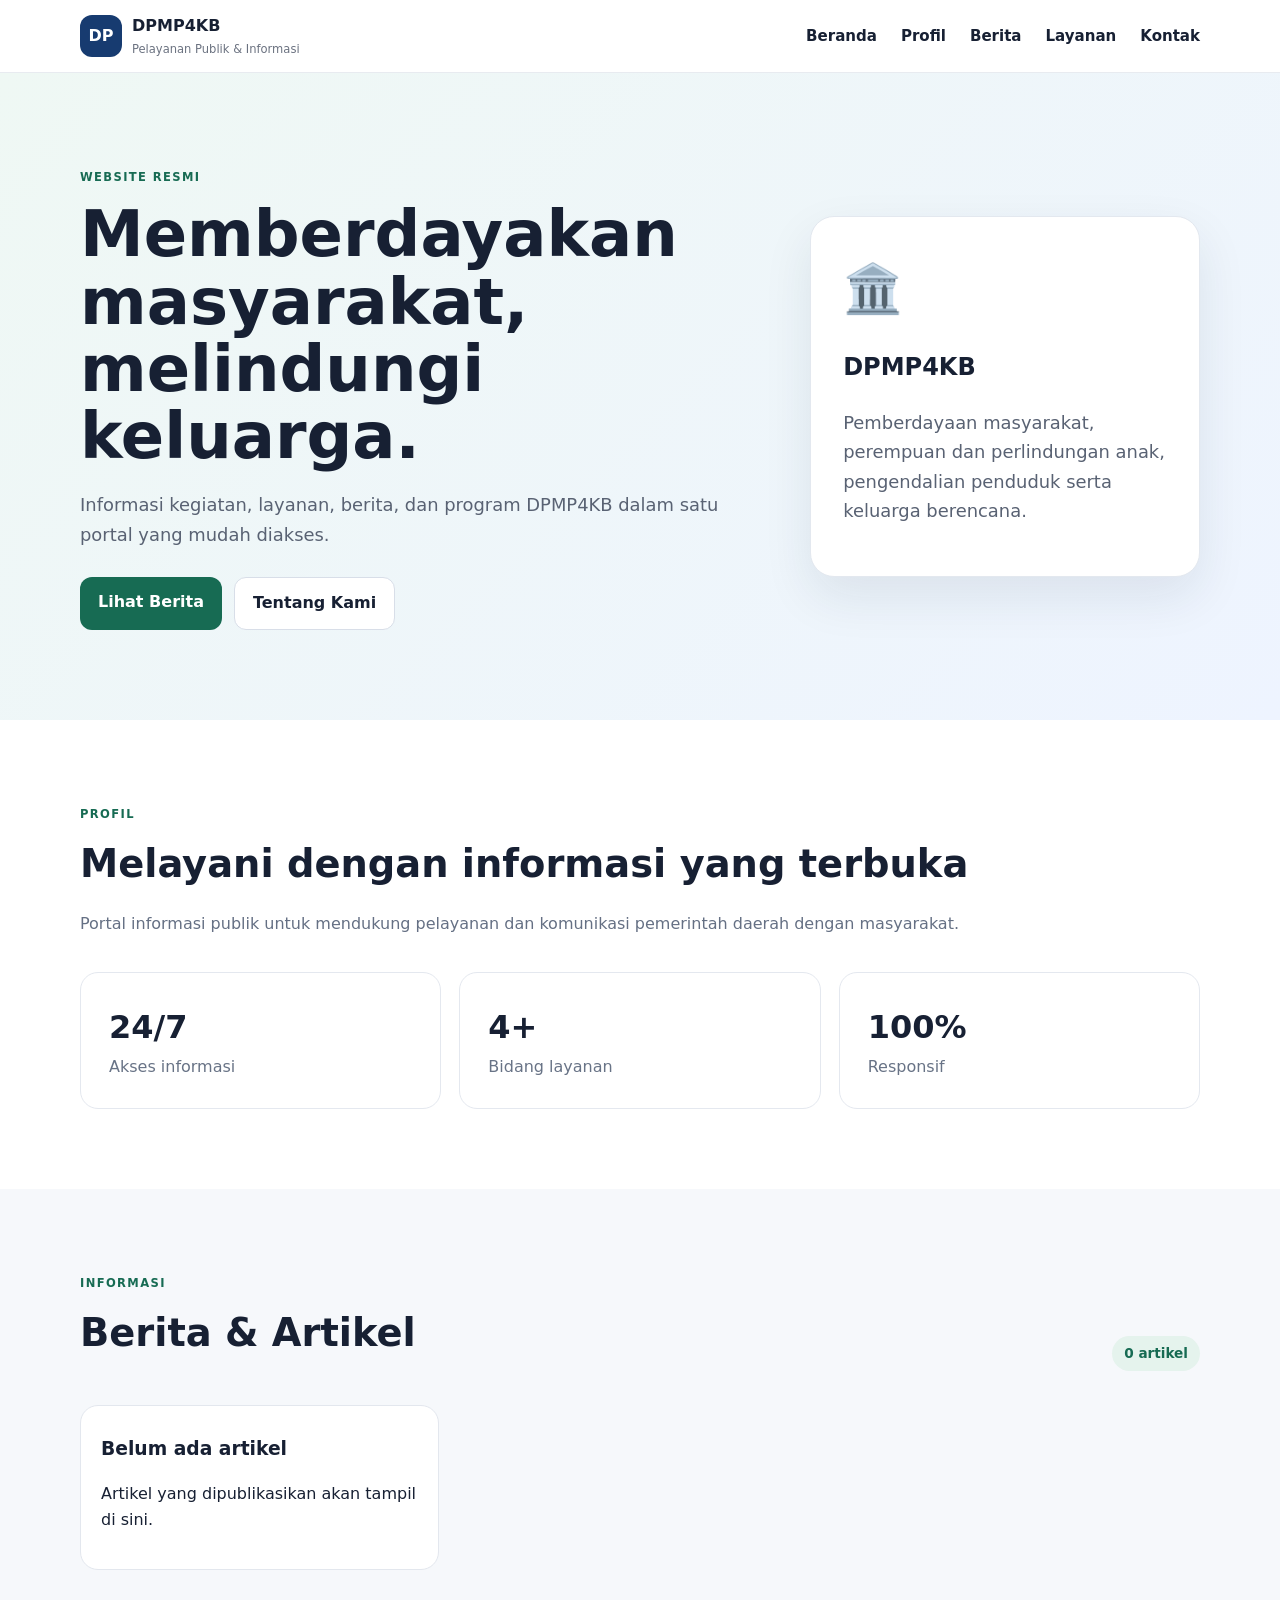
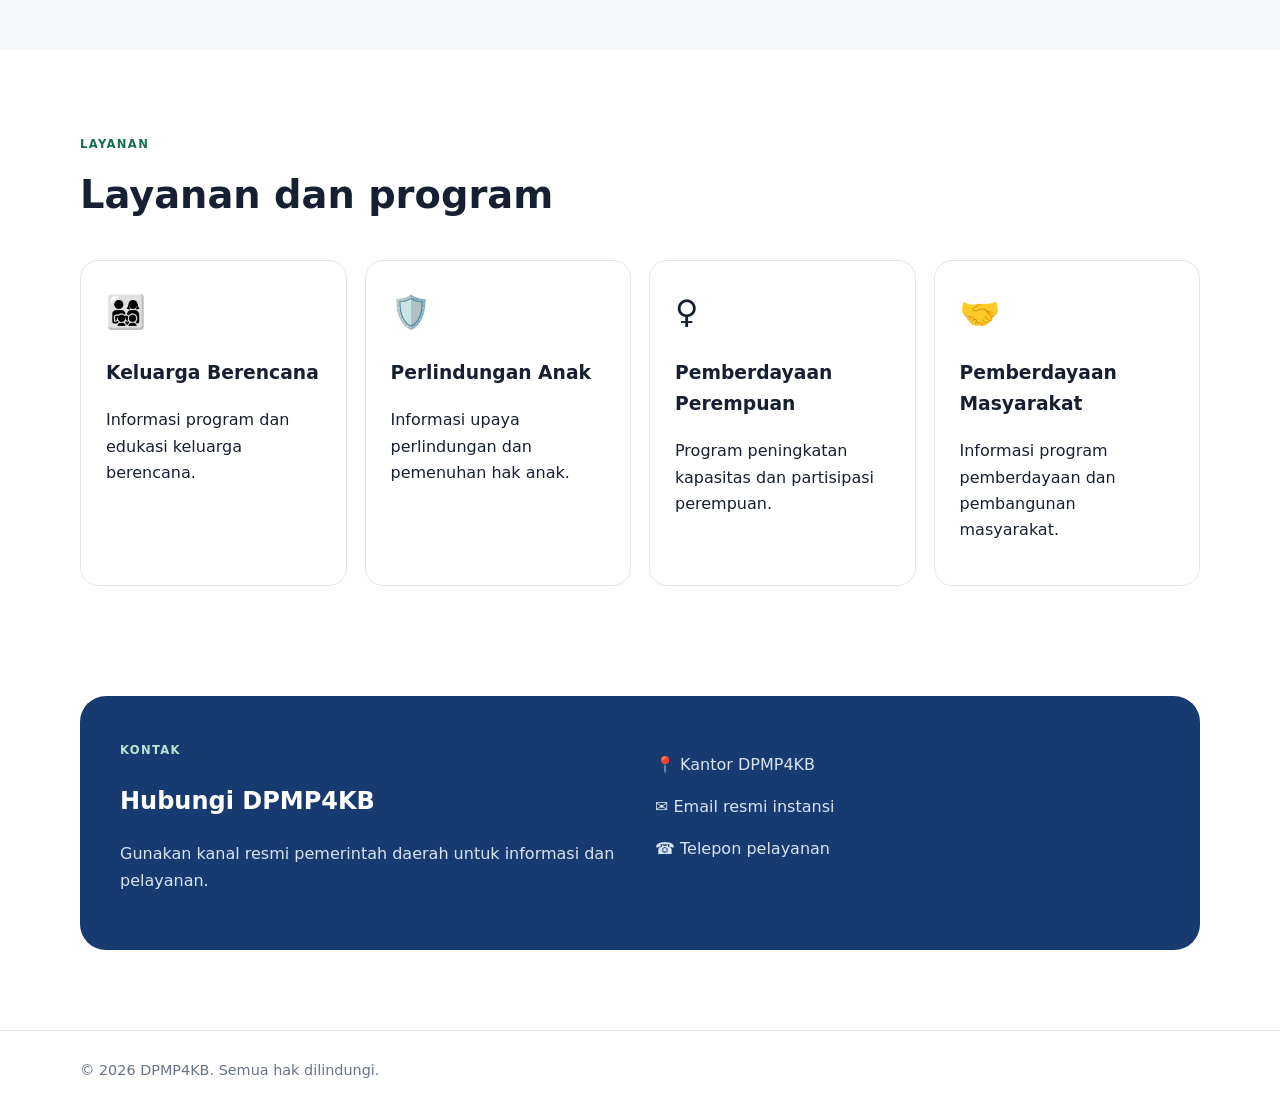
==== index.html @ 568101a6 "Deploy website from private source" ====
<!doctype html>
<html lang="id">
<head>
  <meta charset="utf-8">
  <meta name="viewport" content="width=device-width, initial-scale=1">
  <meta name="description" content="Website resmi DPMP4KB">
  <meta name="referrer" content="strict-origin-when-cross-origin">
  <meta http-equiv="Content-Security-Policy" content="default-src 'self'; img-src 'self' data: https:; script-src 'self'; style-src 'self'; font-src 'self' data:; object-src 'none'; base-uri 'self'; form-action 'self';">
  <title>DPMP4KB — Dinas Pemberdayaan Masyarakat, Perempuan dan Perlindungan Anak</title>
  <link rel="stylesheet" href="style.css">
</head>
<body>
<header class="site-header">
  <div class="container nav-wrap">
    <a class="brand" href="#beranda" aria-label="DPMP4KB">
      <span class="brand-mark">DP</span>
      <span><strong>DPMP4KB</strong><small>Pelayanan Publik & Informasi</small></span>
    </a>
    <button class="menu-btn" id="menuBtn" aria-label="Buka menu" aria-expanded="false">☰</button>
    <nav id="mainNav" aria-label="Navigasi utama">
      <a href="#beranda">Beranda</a><a href="#profil">Profil</a><a href="#berita">Berita</a><a href="#layanan">Layanan</a><a href="#kontak">Kontak</a>
    </nav>
  </div>
</header>

<main>
<section id="beranda" class="hero">
  <div class="container hero-grid">
    <div>
      <span class="eyebrow">Website Resmi</span>
      <h1>Memberdayakan masyarakat, melindungi keluarga.</h1>
      <p>Informasi kegiatan, layanan, berita, dan program DPMP4KB dalam satu portal yang mudah diakses.</p>
      <div class="hero-actions"><a class="btn primary" href="#berita">Lihat Berita</a><a class="btn ghost" href="#profil">Tentang Kami</a></div>
    </div>
    <div class="hero-card"><div class="hero-icon">🏛️</div><h2>DPMP4KB</h2><p>Pemberdayaan masyarakat, perempuan dan perlindungan anak, pengendalian penduduk serta keluarga berencana.</p></div>
  </div>
</section>

<section id="profil" class="section">
  <div class="container">
    <div class="section-head"><span class="eyebrow">Profil</span><h2>Melayani dengan informasi yang terbuka</h2><p>Portal informasi publik untuk mendukung pelayanan dan komunikasi pemerintah daerah dengan masyarakat.</p></div>
    <div class="stats"><div><strong>24/7</strong><span>Akses informasi</span></div><div><strong>4+</strong><span>Bidang layanan</span></div><div><strong>100%</strong><span>Responsif</span></div></div>
  </div>
</section>

<section id="berita" class="section muted">
  <div class="container">
    <div class="section-head row"><div><span class="eyebrow">Informasi</span><h2>Berita & Artikel</h2></div><span id="articleCount" class="pill"></span></div>
    <div id="articlesGrid" class="article-grid" aria-live="polite"></div>
  </div>
</section>

<section id="layanan" class="section">
  <div class="container">
    <div class="section-head"><span class="eyebrow">Layanan</span><h2>Layanan dan program</h2></div>
    <div class="service-grid">
      <article><span>👨‍👩‍👧‍👦</span><h3>Keluarga Berencana</h3><p>Informasi program dan edukasi keluarga berencana.</p></article>
      <article><span>🛡️</span><h3>Perlindungan Anak</h3><p>Informasi upaya perlindungan dan pemenuhan hak anak.</p></article>
      <article><span>♀️</span><h3>Pemberdayaan Perempuan</h3><p>Program peningkatan kapasitas dan partisipasi perempuan.</p></article>
      <article><span>🤝</span><h3>Pemberdayaan Masyarakat</h3><p>Informasi program pemberdayaan dan pembangunan masyarakat.</p></article>
    </div>
  </div>
</section>

<section id="kontak" class="section contact">
  <div class="container contact-box"><div><span class="eyebrow">Kontak</span><h2>Hubungi DPMP4KB</h2><p>Gunakan kanal resmi pemerintah daerah untuk informasi dan pelayanan.</p></div><div class="contact-info"><p>📍 Kantor DPMP4KB</p><p>✉️ Email resmi instansi</p><p>☎️ Telepon pelayanan</p></div></div>
</section>
</main>

<div id="articleModal" class="modal" hidden>
  <div class="modal-backdrop" data-close></div>
  <article class="modal-card" role="dialog" aria-modal="true" aria-labelledby="modalTitle">
    <button class="modal-close" data-close aria-label="Tutup">×</button>
    <img id="modalImage" alt="" hidden>
    <div class="modal-body"><span id="modalCategory" class="eyebrow"></span><h2 id="modalTitle"></h2><p id="modalMeta" class="meta"></p><div id="modalContent" class="prose"></div></div>
  </article>
</div>

<footer><div class="container">© <span id="year"></span> DPMP4KB. Semua hak dilindungi.</div></footer>
<script src="articles.js"></script>
<script src="script.js"></script>
</body>
</html>
---- style.css ----
*{box-sizing:border-box}html{scroll-behavior:smooth}body{margin:0;font-family:Inter,system-ui,-apple-system,BlinkMacSystemFont,"Segoe UI",sans-serif;color:#172033;background:#fff;line-height:1.65}a{color:inherit;text-decoration:none}.container{width:min(1120px,92%);margin:auto}.site-header{position:sticky;top:0;z-index:20;background:rgba(255,255,255,.94);backdrop-filter:blur(14px);border-bottom:1px solid #e8ebf0}.nav-wrap{height:72px;display:flex;align-items:center;justify-content:space-between}.brand{display:flex;align-items:center;gap:10px}.brand-mark{width:42px;height:42px;border-radius:12px;display:grid;place-items:center;background:#173b70;color:#fff;font-weight:800}.brand small{display:block;color:#6b7280;font-size:.72rem}.site-header nav{display:flex;gap:24px;font-weight:650;font-size:.94rem}.site-header nav a:hover{color:#176b53}.menu-btn{display:none;border:0;background:none;font-size:1.6rem}.hero{background:linear-gradient(135deg,#eff8f4,#eef4ff);padding:90px 0}.hero-grid{display:grid;grid-template-columns:1.4fr .8fr;gap:48px;align-items:center}.eyebrow{display:inline-block;text-transform:uppercase;letter-spacing:.12em;font-size:.72rem;font-weight:800;color:#176b53}.hero h1{font-size:clamp(2.3rem,5vw,4.6rem);line-height:1.05;margin:12px 0 20px;max-width:800px}.hero p{font-size:1.12rem;color:#596273;max-width:680px}.hero-actions{display:flex;gap:12px;margin-top:28px}.btn{display:inline-flex;padding:12px 18px;border-radius:12px;font-weight:750}.btn.primary{background:#176b53;color:white}.btn.ghost{background:white;border:1px solid #d8dee8}.hero-card{background:#fff;border:1px solid #e3e8ef;border-radius:24px;padding:32px;box-shadow:0 20px 50px rgba(27,42,66,.09)}.hero-icon{font-size:3rem}.section{padding:80px 0}.muted{background:#f6f8fb}.section-head{margin-bottom:34px}.section-head h2{font-size:clamp(1.8rem,3vw,2.7rem);margin:6px 0}.section-head p{color:#657084}.section-head.row{display:flex;align-items:end;justify-content:space-between}.pill{background:#e5f3ed;color:#176b53;border-radius:999px;padding:6px 12px;font-size:.85rem;font-weight:700}.stats{display:grid;grid-template-columns:repeat(3,1fr);gap:18px}.stats>div{padding:28px;border:1px solid #e4e8ef;border-radius:18px}.stats strong{display:block;font-size:2rem}.stats span{color:#687386}.article-grid{display:grid;grid-template-columns:repeat(3,1fr);gap:22px}.article-card{background:#fff;border:1px solid #e3e7ee;border-radius:18px;overflow:hidden;display:flex;flex-direction:column}.article-card img{width:100%;height:190px;object-fit:cover;background:#e9edf3}.article-placeholder{height:190px;display:grid;place-items:center;background:#e9edf3;font-size:3rem}.article-body{padding:20px}.article-body h3{margin:8px 0}.meta{font-size:.83rem;color:#727d8f}.read-more{border:0;background:none;color:#176b53;font-weight:800;padding:0;cursor:pointer}.service-grid{display:grid;grid-template-columns:repeat(4,1fr);gap:18px}.service-grid article{padding:25px;border:1px solid #e3e7ee;border-radius:18px}.service-grid span{font-size:2rem}.contact{padding-top:30px}.contact-box{background:#173b70;color:white;border-radius:26px;padding:40px;display:grid;grid-template-columns:1fr 1fr;gap:30px}.contact-box .eyebrow{color:#bce4d4}.contact-box p{color:#d9e4f4}.modal{position:fixed;inset:0;z-index:100;display:grid;place-items:center;padding:20px}.modal[hidden]{display:none}.modal-backdrop{position:absolute;inset:0;background:rgba(10,20,35,.65)}.modal-card{position:relative;z-index:1;width:min(820px,100%);max-height:90vh;overflow:auto;background:white;border-radius:22px}.modal-card>img{width:100%;max-height:360px;object-fit:cover}.modal-body{padding:30px}.modal-close{position:absolute;right:14px;top:14px;width:38px;height:38px;border:0;border-radius:50%;background:#fff;font-size:1.5rem;cursor:pointer;box-shadow:0 5px 20px #0002}.prose img{max-width:100%;height:auto;border-radius:12px}.prose p{margin:0 0 1em}.prose a{color:#176b53;text-decoration:underline}footer{padding:28px 0;color:#697386;border-top:1px solid #e6e9ef;font-size:.9rem}@media(max-width:800px){.menu-btn{display:block}.site-header nav{display:none;position:absolute;top:72px;left:0;right:0;background:#fff;padding:16px 4%;border-bottom:1px solid #e8ebf0;flex-direction:column;gap:12px}.site-header nav.open{display:flex}.hero{padding:60px 0}.hero-grid,.contact-box{grid-template-columns:1fr}.article-grid{grid-template-columns:1fr 1fr}.service-grid{grid-template-columns:1fr 1fr}}@media(max-width:560px){.article-grid,.stats,.service-grid{grid-template-columns:1fr}.section{padding:60px 0}.hero h1{font-size:2.5rem}}
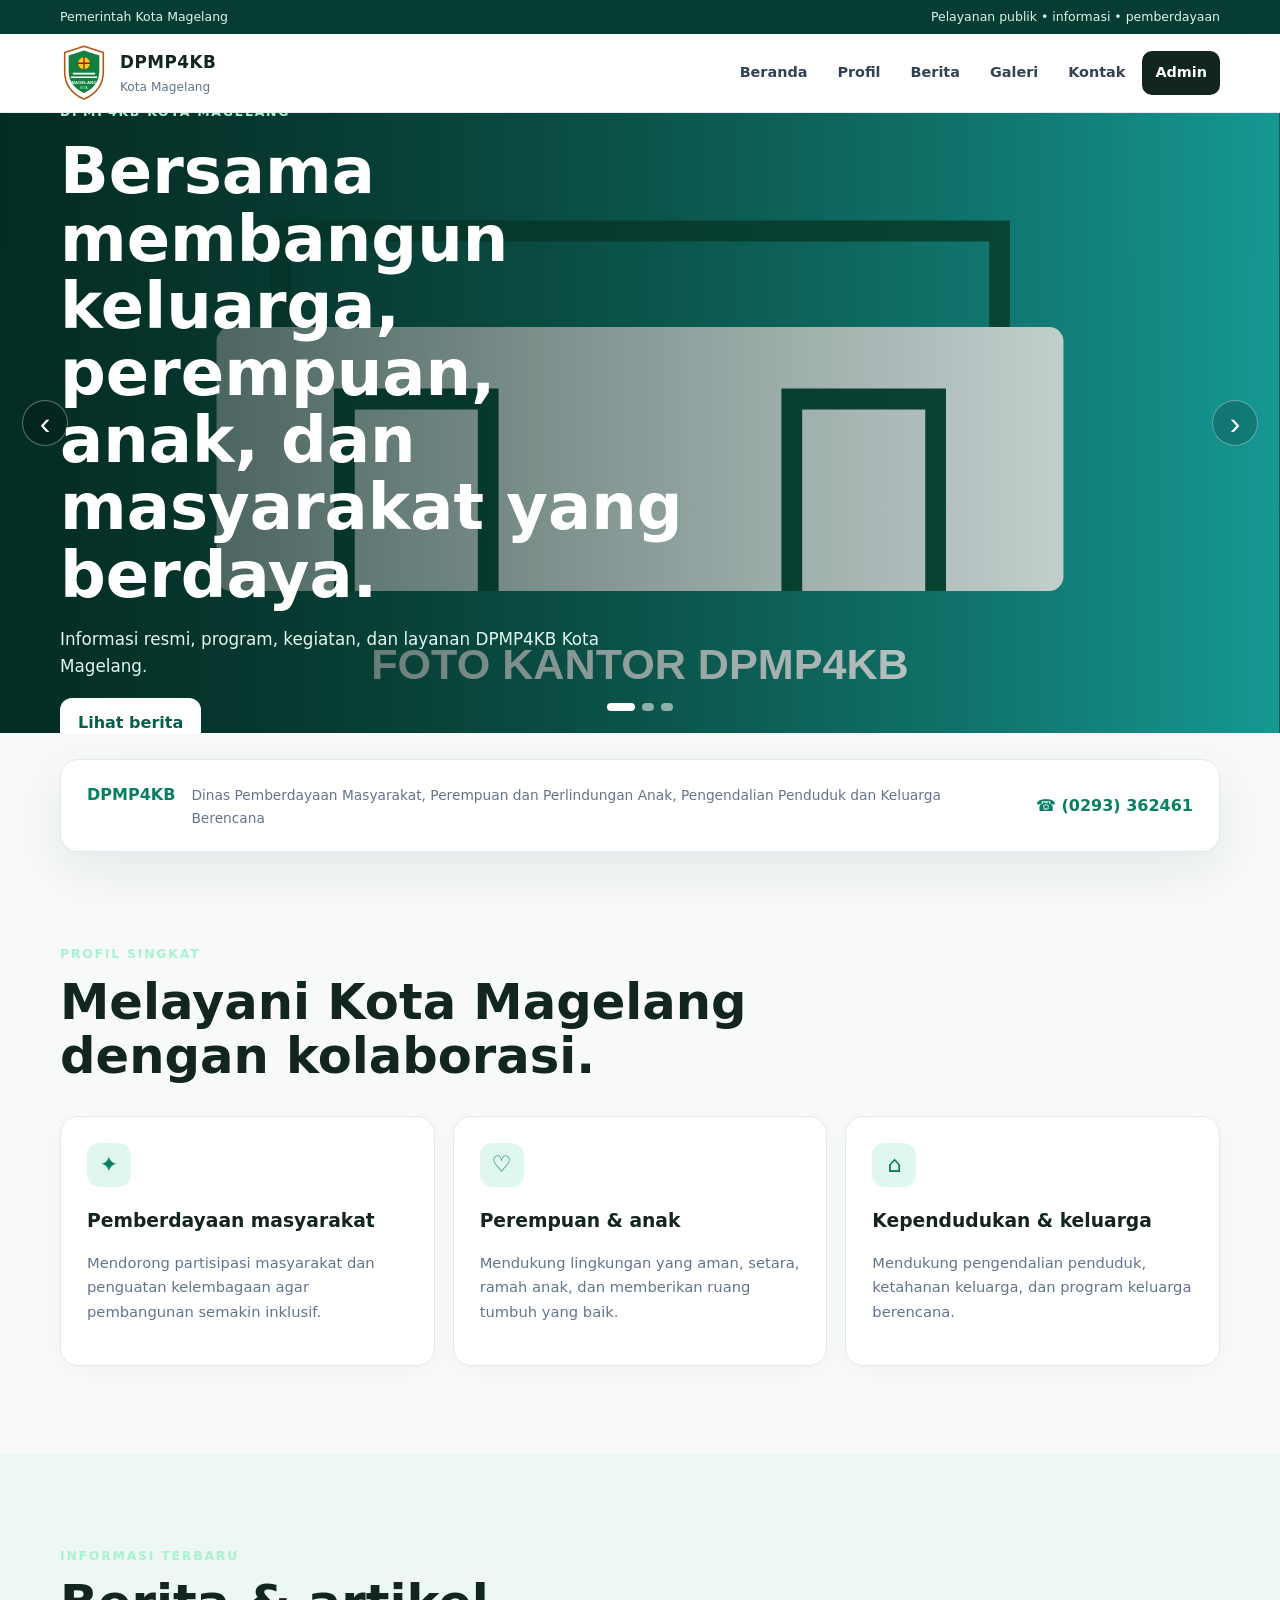
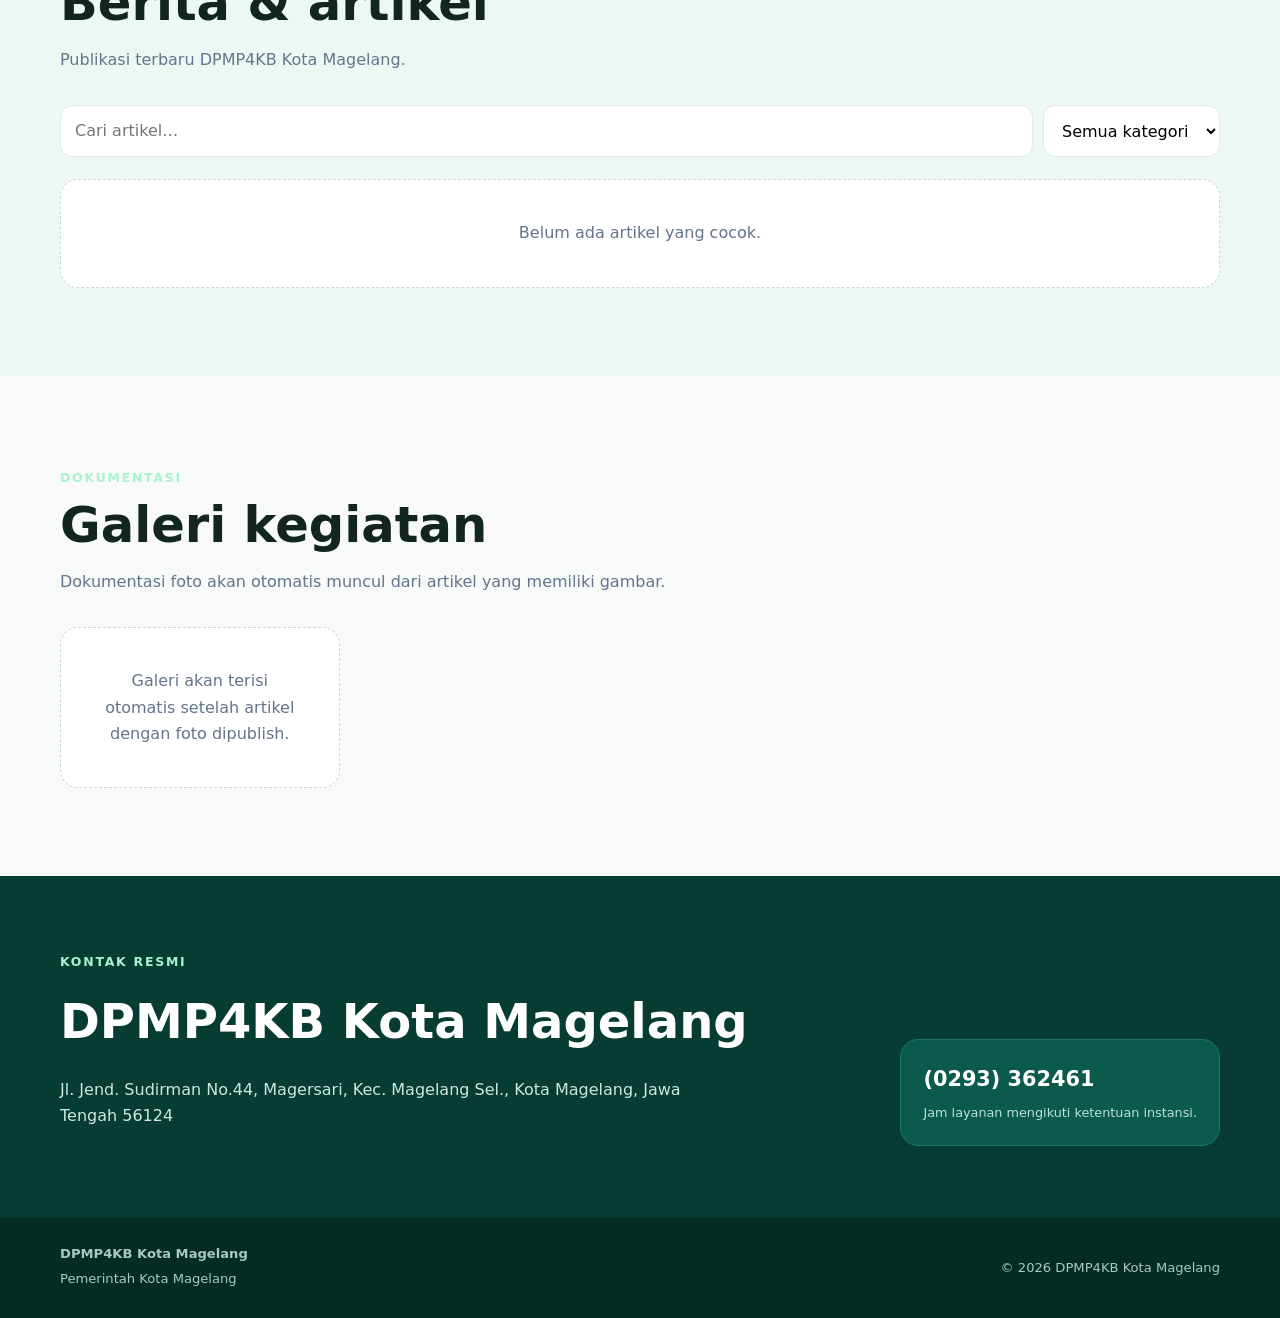
==== commit a025bf30: "Deploy website from private source" ====
--- a/index.html
+++ b/index.html
@@ -1,83 +1,78 @@
 <!doctype html>
 <html lang="id">
 <head>
-  <meta charset="utf-8">
-  <meta name="viewport" content="width=device-width, initial-scale=1">
-  <meta name="description" content="Website resmi DPMP4KB">
-  <meta name="referrer" content="strict-origin-when-cross-origin">
-  <meta http-equiv="Content-Security-Policy" content="default-src 'self'; img-src 'self' data: https:; script-src 'self'; style-src 'self'; font-src 'self' data:; object-src 'none'; base-uri 'self'; form-action 'self';">
-  <title>DPMP4KB — Dinas Pemberdayaan Masyarakat, Perempuan dan Perlindungan Anak</title>
-  <link rel="stylesheet" href="style.css">
+<meta charset="utf-8">
+<meta name="viewport" content="width=device-width,initial-scale=1">
+<meta name="description" content="Website resmi DPMP4KB Kota Magelang">
+<title>DPMP4KB Kota Magelang</title>
+<link rel="icon" href="assets/logo-kota-magelang.svg">
+<link rel="stylesheet" href="style.css">
 </head>
 <body>
-<header class="site-header">
-  <div class="container nav-wrap">
-    <a class="brand" href="#beranda" aria-label="DPMP4KB">
-      <span class="brand-mark">DP</span>
-      <span><strong>DPMP4KB</strong><small>Pelayanan Publik & Informasi</small></span>
-    </a>
-    <button class="menu-btn" id="menuBtn" aria-label="Buka menu" aria-expanded="false">☰</button>
-    <nav id="mainNav" aria-label="Navigasi utama">
-      <a href="#beranda">Beranda</a><a href="#profil">Profil</a><a href="#berita">Berita</a><a href="#layanan">Layanan</a><a href="#kontak">Kontak</a>
-    </nav>
-  </div>
+<div class="topline"><div class="wrap topinner"><span>Pemerintah Kota Magelang</span><span>Pelayanan publik • informasi • pemberdayaan</span></div></div>
+
+<header class="site-header" id="header">
+<div class="wrap nav">
+<a class="brand" href="./">
+<img src="assets/logo-kota-magelang.svg" alt="Logo Kota Magelang">
+<span><strong>DPMP4KB</strong><small>Kota Magelang</small></span>
+</a>
+<button class="nav-toggle" id="navToggle" aria-label="Buka menu">☰</button>
+<nav id="navMenu">
+<a href="#beranda">Beranda</a><a href="#tentang">Profil</a><a href="#berita">Berita</a><a href="#galeri">Galeri</a><a href="#kontak">Kontak</a>
+<a class="admin-link" href="admin.html">Admin</a>
+</nav>
+</div>
 </header>
 
-<main>
-<section id="beranda" class="hero">
-  <div class="container hero-grid">
-    <div>
-      <span class="eyebrow">Website Resmi</span>
-      <h1>Memberdayakan masyarakat, melindungi keluarga.</h1>
-      <p>Informasi kegiatan, layanan, berita, dan program DPMP4KB dalam satu portal yang mudah diakses.</p>
-      <div class="hero-actions"><a class="btn primary" href="#berita">Lihat Berita</a><a class="btn ghost" href="#profil">Tentang Kami</a></div>
-    </div>
-    <div class="hero-card"><div class="hero-icon">🏛️</div><h2>DPMP4KB</h2><p>Pemberdayaan masyarakat, perempuan dan perlindungan anak, pengendalian penduduk serta keluarga berencana.</p></div>
-  </div>
+<main id="beranda">
+<section class="hero">
+<div class="hero-slider" id="heroSlider">
+<div class="slide active"><img src="assets/office-1.svg" alt="Kantor DPMP4KB"><div class="slide-copy"><span>DPMP4KB Kota Magelang</span><h1>Bersama membangun keluarga, perempuan, anak, dan masyarakat yang berdaya.</h1><p>Informasi resmi, program, kegiatan, dan layanan DPMP4KB Kota Magelang.</p><a class="btn light" href="#berita">Lihat berita</a></div></div>
+<div class="slide"><img src="assets/office-2.svg" alt="Kegiatan DPMP4KB"><div class="slide-copy"><span>Pelayanan dan pemberdayaan</span><h2>Informasi yang mudah diakses masyarakat.</h2><p>Temukan berita, kegiatan, dokumentasi, dan informasi layanan dalam satu tempat.</p><a class="btn light" href="#galeri">Lihat galeri</a></div></div>
+<div class="slide"><img src="assets/office-3.svg" alt="DPMP4KB Kota Magelang"><div class="slide-copy"><span>Kota Magelang</span><h2>Informasi publik yang modern dan responsif.</h2><p>Website ini dirancang agar nyaman dibuka dari ponsel maupun komputer.</p><a class="btn light" href="#tentang">Tentang kami</a></div></div>
+<button class="slider-btn prev" id="prev">‹</button><button class="slider-btn next" id="next">›</button>
+<div class="dots" id="dots"></div>
+</div>
 </section>
 
-<section id="profil" class="section">
-  <div class="container">
-    <div class="section-head"><span class="eyebrow">Profil</span><h2>Melayani dengan informasi yang terbuka</h2><p>Portal informasi publik untuk mendukung pelayanan dan komunikasi pemerintah daerah dengan masyarakat.</p></div>
-    <div class="stats"><div><strong>24/7</strong><span>Akses informasi</span></div><div><strong>4+</strong><span>Bidang layanan</span></div><div><strong>100%</strong><span>Responsif</span></div></div>
-  </div>
+<section class="quick wrap">
+<div><b>DPMP4KB</b><span>Dinas Pemberdayaan Masyarakat, Perempuan dan Perlindungan Anak, Pengendalian Penduduk dan Keluarga Berencana</span></div>
+<a href="tel:0293362461">☎ (0293) 362461</a>
 </section>
 
-<section id="berita" class="section muted">
-  <div class="container">
-    <div class="section-head row"><div><span class="eyebrow">Informasi</span><h2>Berita & Artikel</h2></div><span id="articleCount" class="pill"></span></div>
-    <div id="articlesGrid" class="article-grid" aria-live="polite"></div>
-  </div>
+<section class="section wrap" id="tentang">
+<div class="section-title"><span>Profil singkat</span><h2>Melayani Kota Magelang dengan kolaborasi.</h2></div>
+<div class="profile-grid">
+<div class="profile-card"><div class="icon">✦</div><h3>Pemberdayaan masyarakat</h3><p>Mendorong partisipasi masyarakat dan penguatan kelembagaan agar pembangunan semakin inklusif.</p></div>
+<div class="profile-card"><div class="icon">♡</div><h3>Perempuan & anak</h3><p>Mendukung lingkungan yang aman, setara, ramah anak, dan memberikan ruang tumbuh yang baik.</p></div>
+<div class="profile-card"><div class="icon">⌂</div><h3>Kependudukan & keluarga</h3><p>Mendukung pengendalian penduduk, ketahanan keluarga, dan program keluarga berencana.</p></div>
+</div>
 </section>
 
-<section id="layanan" class="section">
-  <div class="container">
-    <div class="section-head"><span class="eyebrow">Layanan</span><h2>Layanan dan program</h2></div>
-    <div class="service-grid">
-      <article><span>👨‍👩‍👧‍👦</span><h3>Keluarga Berencana</h3><p>Informasi program dan edukasi keluarga berencana.</p></article>
-      <article><span>🛡️</span><h3>Perlindungan Anak</h3><p>Informasi upaya perlindungan dan pemenuhan hak anak.</p></article>
-      <article><span>♀️</span><h3>Pemberdayaan Perempuan</h3><p>Program peningkatan kapasitas dan partisipasi perempuan.</p></article>
-      <article><span>🤝</span><h3>Pemberdayaan Masyarakat</h3><p>Informasi program pemberdayaan dan pembangunan masyarakat.</p></article>
-    </div>
-  </div>
+<section class="section soft" id="berita">
+<div class="wrap"><div class="section-title"><span>Informasi terbaru</span><h2>Berita & artikel</h2><p>Publikasi terbaru DPMP4KB Kota Magelang.</p></div>
+<div class="toolbar"><input id="search" placeholder="Cari artikel…"><select id="category"><option value="">Semua kategori</option></select></div>
+<div id="articles" class="cards"></div>
+<div id="empty" class="empty hidden">Belum ada artikel yang cocok.</div>
+</div></section>
+
+<section class="section wrap" id="galeri">
+<div class="section-title"><span>Dokumentasi</span><h2>Galeri kegiatan</h2><p>Dokumentasi foto akan otomatis muncul dari artikel yang memiliki gambar.</p></div>
+<div id="gallery" class="gallery"></div>
 </section>
 
-<section id="kontak" class="section contact">
-  <div class="container contact-box"><div><span class="eyebrow">Kontak</span><h2>Hubungi DPMP4KB</h2><p>Gunakan kanal resmi pemerintah daerah untuk informasi dan pelayanan.</p></div><div class="contact-info"><p>📍 Kantor DPMP4KB</p><p>✉️ Email resmi instansi</p><p>☎️ Telepon pelayanan</p></div></div>
+<section class="contact-section" id="kontak">
+<div class="wrap contact">
+<div><span class="eyebrow">Kontak resmi</span><h2>DPMP4KB Kota Magelang</h2><p>Jl. Jend. Sudirman No.44, Magersari, Kec. Magelang Sel., Kota Magelang, Jawa Tengah 56124</p></div>
+<div class="contact-box"><a href="tel:0293362461">(0293) 362461</a><span>Jam layanan mengikuti ketentuan instansi.</span></div>
+</div>
 </section>
 </main>
 
-<div id="articleModal" class="modal" hidden>
-  <div class="modal-backdrop" data-close></div>
-  <article class="modal-card" role="dialog" aria-modal="true" aria-labelledby="modalTitle">
-    <button class="modal-close" data-close aria-label="Tutup">×</button>
-    <img id="modalImage" alt="" hidden>
-    <div class="modal-body"><span id="modalCategory" class="eyebrow"></span><h2 id="modalTitle"></h2><p id="modalMeta" class="meta"></p><div id="modalContent" class="prose"></div></div>
-  </article>
-</div>
+<footer><div class="wrap footer"><div><strong>DPMP4KB Kota Magelang</strong><p>Pemerintah Kota Magelang</p></div><p>© <span id="year"></span> DPMP4KB Kota Magelang</p></div></footer>
 
-<footer><div class="container">© <span id="year"></span> DPMP4KB. Semua hak dilindungi.</div></footer>
-<script src="articles.js"></script>
-<script src="script.js"></script>
+<dialog id="articleDialog"><button class="dialog-close" id="dialogClose">×</button><article id="articleDetail"></article></dialog>
+<script src="articles.js"></script><script src="script.js"></script>
 </body>
-</html>+</html>
--- a/style.css
+++ b/style.css
@@ -1 +1,22 @@
-*{box-sizing:border-box}html{scroll-behavior:smooth}body{margin:0;font-family:Inter,system-ui,-apple-system,BlinkMacSystemFont,"Segoe UI",sans-serif;color:#172033;background:#fff;line-height:1.65}a{color:inherit;text-decoration:none}.container{width:min(1120px,92%);margin:auto}.site-header{position:sticky;top:0;z-index:20;background:rgba(255,255,255,.94);backdrop-filter:blur(14px);border-bottom:1px solid #e8ebf0}.nav-wrap{height:72px;display:flex;align-items:center;justify-content:space-between}.brand{display:flex;align-items:center;gap:10px}.brand-mark{width:42px;height:42px;border-radius:12px;display:grid;place-items:center;background:#173b70;color:#fff;font-weight:800}.brand small{display:block;color:#6b7280;font-size:.72rem}.site-header nav{display:flex;gap:24px;font-weight:650;font-size:.94rem}.site-header nav a:hover{color:#176b53}.menu-btn{display:none;border:0;background:none;font-size:1.6rem}.hero{background:linear-gradient(135deg,#eff8f4,#eef4ff);padding:90px 0}.hero-grid{display:grid;grid-template-columns:1.4fr .8fr;gap:48px;align-items:center}.eyebrow{display:inline-block;text-transform:uppercase;letter-spacing:.12em;font-size:.72rem;font-weight:800;color:#176b53}.hero h1{font-size:clamp(2.3rem,5vw,4.6rem);line-height:1.05;margin:12px 0 20px;max-width:800px}.hero p{font-size:1.12rem;color:#596273;max-width:680px}.hero-actions{display:flex;gap:12px;margin-top:28px}.btn{display:inline-flex;padding:12px 18px;border-radius:12px;font-weight:750}.btn.primary{background:#176b53;color:white}.btn.ghost{background:white;border:1px solid #d8dee8}.hero-card{background:#fff;border:1px solid #e3e8ef;border-radius:24px;padding:32px;box-shadow:0 20px 50px rgba(27,42,66,.09)}.hero-icon{font-size:3rem}.section{padding:80px 0}.muted{background:#f6f8fb}.section-head{margin-bottom:34px}.section-head h2{font-size:clamp(1.8rem,3vw,2.7rem);margin:6px 0}.section-head p{color:#657084}.section-head.row{display:flex;align-items:end;justify-content:space-between}.pill{background:#e5f3ed;color:#176b53;border-radius:999px;padding:6px 12px;font-size:.85rem;font-weight:700}.stats{display:grid;grid-template-columns:repeat(3,1fr);gap:18px}.stats>div{padding:28px;border:1px solid #e4e8ef;border-radius:18px}.stats strong{display:block;font-size:2rem}.stats span{color:#687386}.article-grid{display:grid;grid-template-columns:repeat(3,1fr);gap:22px}.article-card{background:#fff;border:1px solid #e3e7ee;border-radius:18px;overflow:hidden;display:flex;flex-direction:column}.article-card img{width:100%;height:190px;object-fit:cover;background:#e9edf3}.article-placeholder{height:190px;display:grid;place-items:center;background:#e9edf3;font-size:3rem}.article-body{padding:20px}.article-body h3{margin:8px 0}.meta{font-size:.83rem;color:#727d8f}.read-more{border:0;background:none;color:#176b53;font-weight:800;padding:0;cursor:pointer}.service-grid{display:grid;grid-template-columns:repeat(4,1fr);gap:18px}.service-grid article{padding:25px;border:1px solid #e3e7ee;border-radius:18px}.service-grid span{font-size:2rem}.contact{padding-top:30px}.contact-box{background:#173b70;color:white;border-radius:26px;padding:40px;display:grid;grid-template-columns:1fr 1fr;gap:30px}.contact-box .eyebrow{color:#bce4d4}.contact-box p{color:#d9e4f4}.modal{position:fixed;inset:0;z-index:100;display:grid;place-items:center;padding:20px}.modal[hidden]{display:none}.modal-backdrop{position:absolute;inset:0;background:rgba(10,20,35,.65)}.modal-card{position:relative;z-index:1;width:min(820px,100%);max-height:90vh;overflow:auto;background:white;border-radius:22px}.modal-card>img{width:100%;max-height:360px;object-fit:cover}.modal-body{padding:30px}.modal-close{position:absolute;right:14px;top:14px;width:38px;height:38px;border:0;border-radius:50%;background:#fff;font-size:1.5rem;cursor:pointer;box-shadow:0 5px 20px #0002}.prose img{max-width:100%;height:auto;border-radius:12px}.prose p{margin:0 0 1em}.prose a{color:#176b53;text-decoration:underline}footer{padding:28px 0;color:#697386;border-top:1px solid #e6e9ef;font-size:.9rem}@media(max-width:800px){.menu-btn{display:block}.site-header nav{display:none;position:absolute;top:72px;left:0;right:0;background:#fff;padding:16px 4%;border-bottom:1px solid #e8ebf0;flex-direction:column;gap:12px}.site-header nav.open{display:flex}.hero{padding:60px 0}.hero-grid,.contact-box{grid-template-columns:1fr}.article-grid{grid-template-columns:1fr 1fr}.service-grid{grid-template-columns:1fr 1fr}}@media(max-width:560px){.article-grid,.stats,.service-grid{grid-template-columns:1fr}.section{padding:60px 0}.hero h1{font-size:2.5rem}}+:root{
+--ink:#12251f;--muted:#64748b;--brand:#087f63;--brand2:#0ea5a0;--gold:#d69e2e;
+--bg:#f7faf9;--white:#fff;--line:#e2e8f0;--shadow:0 18px 50px rgba(15,23,42,.08);
+font-family:Inter,ui-sans-serif,system-ui,-apple-system,"Segoe UI",sans-serif;
+color:var(--ink);background:var(--bg);scroll-behavior:smooth
+}
+*{box-sizing:border-box}body{margin:0;line-height:1.65}img{display:block;max-width:100%}
+.wrap{width:min(1160px,calc(100% - 32px));margin:auto}.topline{background:#073c32;color:#d9f5ec;font-size:.78rem}.topinner{min-height:34px;display:flex;justify-content:space-between;align-items:center;gap:20px}
+.site-header{position:sticky;top:0;z-index:20;background:rgba(255,255,255,.9);backdrop-filter:blur(16px);border-bottom:1px solid rgba(226,232,240,.8)}.nav{height:78px;display:flex;align-items:center;justify-content:space-between;gap:24px}
+.brand{display:flex;align-items:center;gap:12px;text-decoration:none;color:var(--ink)}.brand img{width:48px;height:56px;object-fit:contain}.brand span{display:grid}.brand strong{font-size:1.05rem;letter-spacing:.03em}.brand small{color:var(--muted);font-size:.76rem}
+nav{display:flex;align-items:center;gap:4px}nav a{color:#334155;text-decoration:none;padding:10px 13px;border-radius:10px;font-size:.9rem;font-weight:650}nav a:hover{background:#ecfdf5;color:var(--brand)}nav .admin-link{background:var(--ink);color:#fff}
+.nav-toggle{display:none;border:0;background:transparent;font-size:1.6rem}.hero{padding:0 0 28px}.hero-slider{height:min(620px,72vh);min-height:510px;position:relative;overflow:hidden;background:#064e3b}.slide{position:absolute;inset:0;opacity:0;transform:scale(1.03);transition:opacity .7s ease,transform 6.5s ease;pointer-events:none}.slide.active{opacity:1;transform:scale(1);pointer-events:auto}.slide>img{width:100%;height:100%;object-fit:cover;filter:saturate(.92)}.slide:after{content:"";position:absolute;inset:0;background:linear-gradient(90deg,rgba(3,37,30,.82),rgba(3,37,30,.42) 52%,rgba(3,37,30,.08))}
+.slide-copy{position:absolute;z-index:2;left:max(28px,calc((100% - 1160px)/2));top:50%;transform:translateY(-50%);width:min(650px,calc(100% - 56px));color:#fff}.slide-copy span,.eyebrow,.section-title>span{font-size:.78rem;text-transform:uppercase;letter-spacing:.14em;font-weight:800;color:#a7f3d0}.slide-copy h1,.slide-copy h2{font-size:clamp(2.15rem,5vw,4.5rem);line-height:1.05;margin:14px 0}.slide-copy p{font-size:1.05rem;color:#e2f8f0;max-width:610px}.btn{display:inline-flex;padding:12px 18px;border-radius:12px;text-decoration:none;font-weight:800}.btn.light{background:#fff;color:#075e4b}.slider-btn{position:absolute;z-index:4;top:50%;transform:translateY(-50%);width:46px;height:46px;border:1px solid rgba(255,255,255,.35);border-radius:50%;background:rgba(0,0,0,.18);color:#fff;font-size:2rem;cursor:pointer}.prev{left:22px}.next{right:22px}.dots{position:absolute;z-index:5;bottom:22px;left:50%;transform:translateX(-50%);display:flex;gap:7px}.dots button{width:8px;height:8px;border:0;border-radius:99px;background:#ffffff88;transition:.2s}.dots button.active{width:28px;background:#fff}
+.quick{margin-top:-2px;background:#fff;border:1px solid var(--line);border-radius:18px;box-shadow:var(--shadow);padding:22px 26px;display:flex;align-items:center;justify-content:space-between;gap:24px;position:relative;z-index:6}.quick div{display:flex;gap:16px;align-items:baseline}.quick b{color:var(--brand)}.quick span{color:var(--muted);font-size:.86rem}.quick a{white-space:nowrap;color:var(--brand);font-weight:800;text-decoration:none}
+.section{padding:88px 0}.section.soft{background:#edf7f4;max-width:none}.section.soft>.wrap{width:min(1160px,calc(100% - 32px))}.section-title{max-width:720px;margin-bottom:32px}.section-title h2{font-size:clamp(2rem,4vw,3.1rem);line-height:1.1;margin:8px 0}.section-title p{color:var(--muted)}.profile-grid{display:grid;grid-template-columns:repeat(3,1fr);gap:18px}.profile-card{background:#fff;border:1px solid var(--line);border-radius:18px;padding:26px;transition:.25s;box-shadow:0 5px 20px rgba(15,23,42,.03)}.profile-card:hover{transform:translateY(-5px);box-shadow:var(--shadow)}.icon{width:44px;height:44px;border-radius:13px;display:grid;place-items:center;background:#dff7ed;color:var(--brand);font-size:1.4rem}.profile-card h3{margin-bottom:5px}.profile-card p{color:var(--muted);font-size:.92rem}
+.toolbar{display:flex;gap:10px;margin-bottom:22px}.toolbar input,.toolbar select{border:1px solid var(--line);background:#fff;border-radius:12px;padding:12px 14px;font:inherit;outline:none}.toolbar input{flex:1}.cards{display:grid;grid-template-columns:repeat(3,1fr);gap:20px}.article-card{background:#fff;border:1px solid var(--line);border-radius:18px;overflow:hidden;transition:.25s;cursor:pointer}.article-card:hover{transform:translateY(-5px);box-shadow:var(--shadow)}.article-image{height:210px;overflow:hidden}.article-image img{width:100%;height:100%;object-fit:cover;transition:.45s}.article-card:hover img{transform:scale(1.04)}.placeholder{display:grid;place-items:center;background:linear-gradient(135deg,#dff7ed,#c7ece7);color:#087f63;font-weight:900;letter-spacing:.12em}.article-body{padding:20px}.meta{font-size:.78rem;color:var(--brand);font-weight:800}.article-body h3{line-height:1.25;margin:8px 0}.article-body p{color:var(--muted);font-size:.9rem}.read{border:0;background:transparent;color:var(--brand);font-weight:850;padding:0;cursor:pointer}.empty,.gallery-empty{padding:40px;background:#fff;border:1px dashed #cbd5e1;border-radius:18px;text-align:center;color:var(--muted)}.hidden{display:none!important}
+.gallery{display:grid;grid-template-columns:repeat(4,1fr);gap:14px}.gallery-item{border:0;background:#fff;padding:0;border-radius:16px;overflow:hidden;position:relative;aspect-ratio:1/1;cursor:pointer}.gallery-item img{width:100%;height:100%;object-fit:cover;transition:.45s}.gallery-item:hover img{transform:scale(1.06)}.gallery-item span{position:absolute;left:0;right:0;bottom:0;padding:30px 12px 12px;color:#fff;text-align:left;background:linear-gradient(transparent,#000b);font-size:.82rem;font-weight:750}
+.contact-section{background:#063c32;color:#fff;padding:72px 0}.contact{display:flex;justify-content:space-between;gap:50px;align-items:end}.contact h2{font-size:clamp(2rem,4vw,3rem);margin:7px 0}.contact p{max-width:650px;color:#cce8df}.contact-box{background:#0b5b4d;border:1px solid #1a7666;border-radius:18px;padding:22px;min-width:270px;display:grid;gap:5px}.contact-box a{color:#fff;text-decoration:none;font-size:1.3rem;font-weight:850}.contact-box span{font-size:.8rem;color:#bde0d5}
+footer{background:#042b24;color:#a9c9c0}.footer{min-height:100px;display:flex;align-items:center;justify-content:space-between;gap:20px;font-size:.82rem}.footer p{margin:3px 0}
+dialog{width:min(900px,calc(100% - 24px));max-height:90vh;border:0;border-radius:20px;padding:30px;box-shadow:0 30px 100px #0005}.dialog-close{position:sticky;float:right;top:0;border:0;background:#f1f5f9;width:38px;height:38px;border-radius:50%;font-size:1.5rem;cursor:pointer}.detail-cover{width:100%;max-height:480px;object-fit:cover;border-radius:14px;margin-bottom:20px}.article-content{font-size:1rem}.article-content img{max-height:450px;width:auto;border-radius:12px;margin:18px 0}.article-content a{color:#047857}.detail-excerpt{font-size:1.05rem;color:var(--muted)}
+@media(max-width:900px){nav{display:none;position:absolute;top:78px;left:16px;right:16px;background:#fff;padding:10px;border:1px solid var(--line);border-radius:14px;box-shadow:var(--shadow);flex-direction:column;align-items:stretch}nav.open{display:flex}.nav-toggle{display:block}.profile-grid,.cards{grid-template-columns:1fr 1fr}.gallery{grid-template-columns:repeat(3,1fr)}.quick div{display:grid;gap:2px}}
+@media(max-width:600px){.topinner span:last-child{display:none}.hero-slider{min-height:600px}.slide-copy{left:22px;top:54%;width:calc(100% - 44px)}.slide-copy h1,.slide-copy h2{font-size:2.3rem}.slider-btn{display:none}.quick{margin:0 16px;padding:18px;display:grid}.quick div{display:grid}.profile-grid,.cards{grid-template-columns:1fr}.gallery{grid-template-columns:1fr 1fr}.section{padding:62px 0}.toolbar{display:grid}.contact{display:grid}.footer{padding:22px 0;display:grid}.brand img{width:42px;height:50px}}
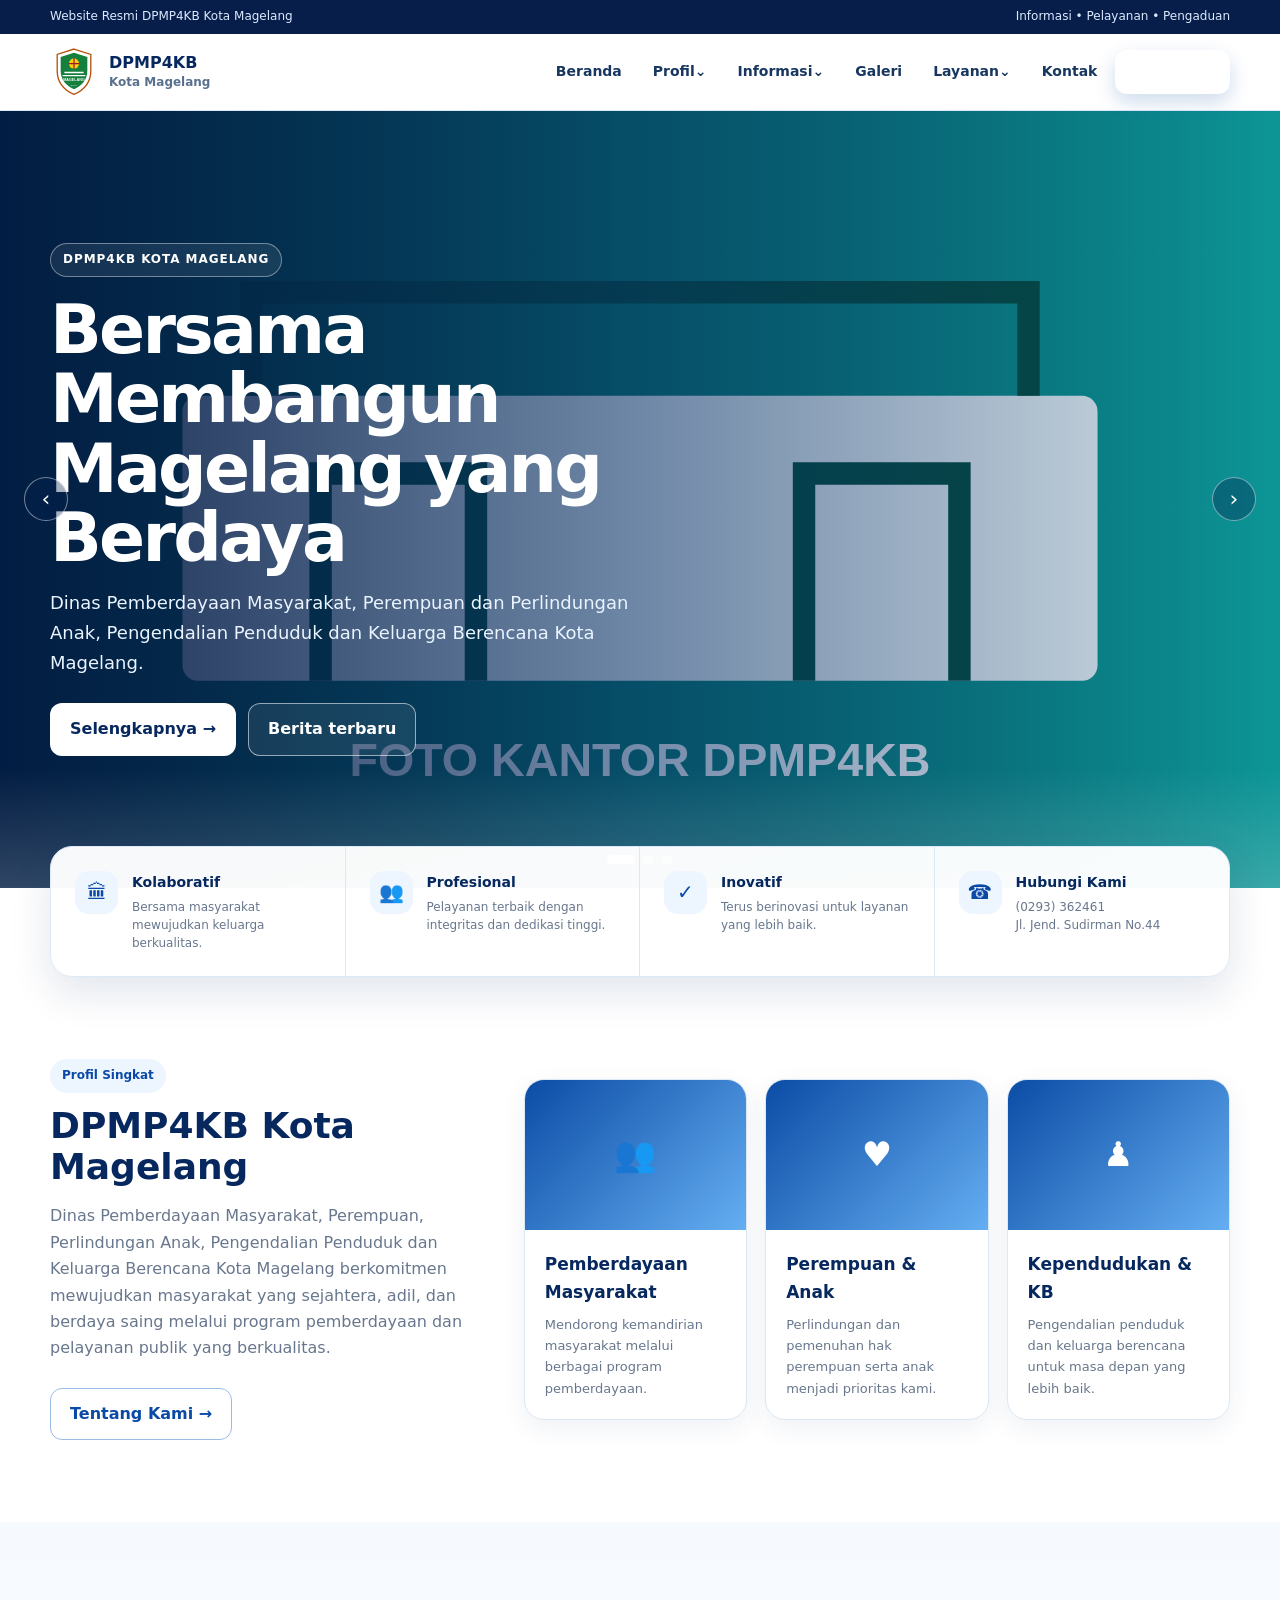
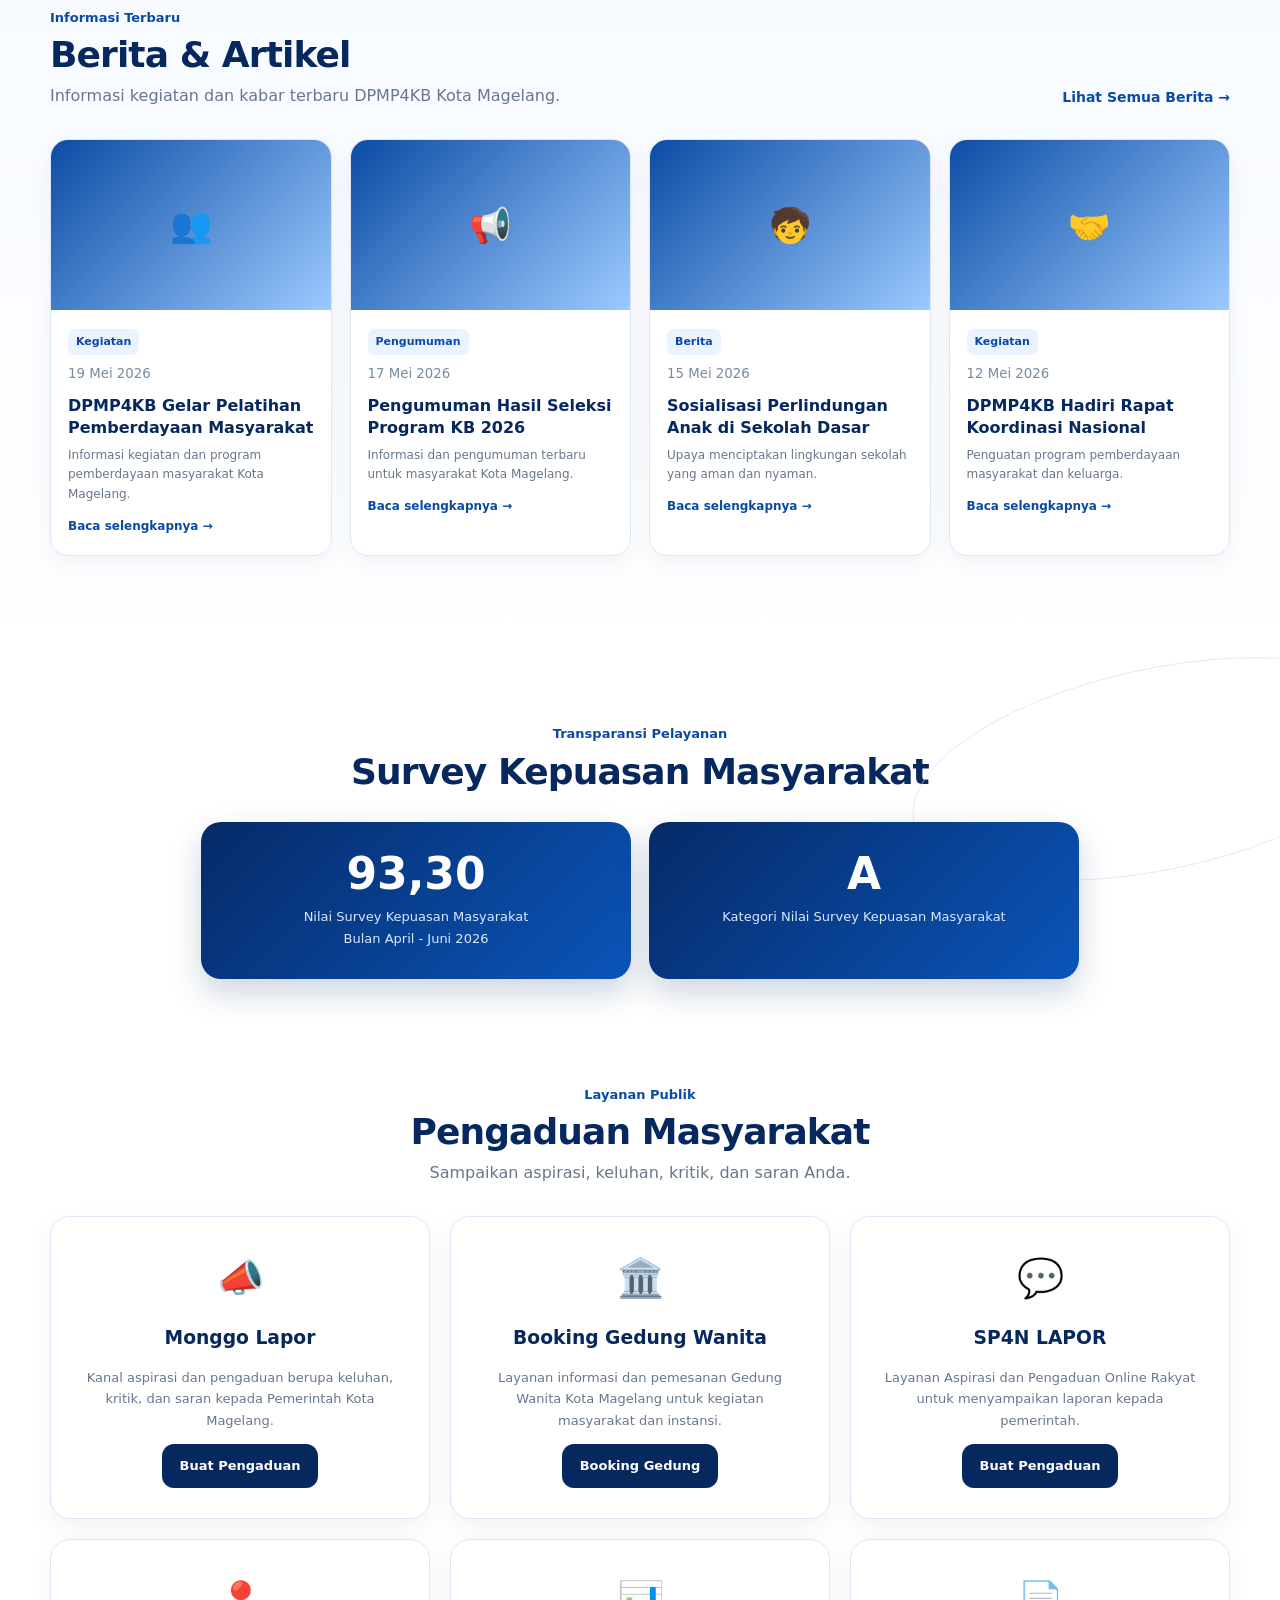
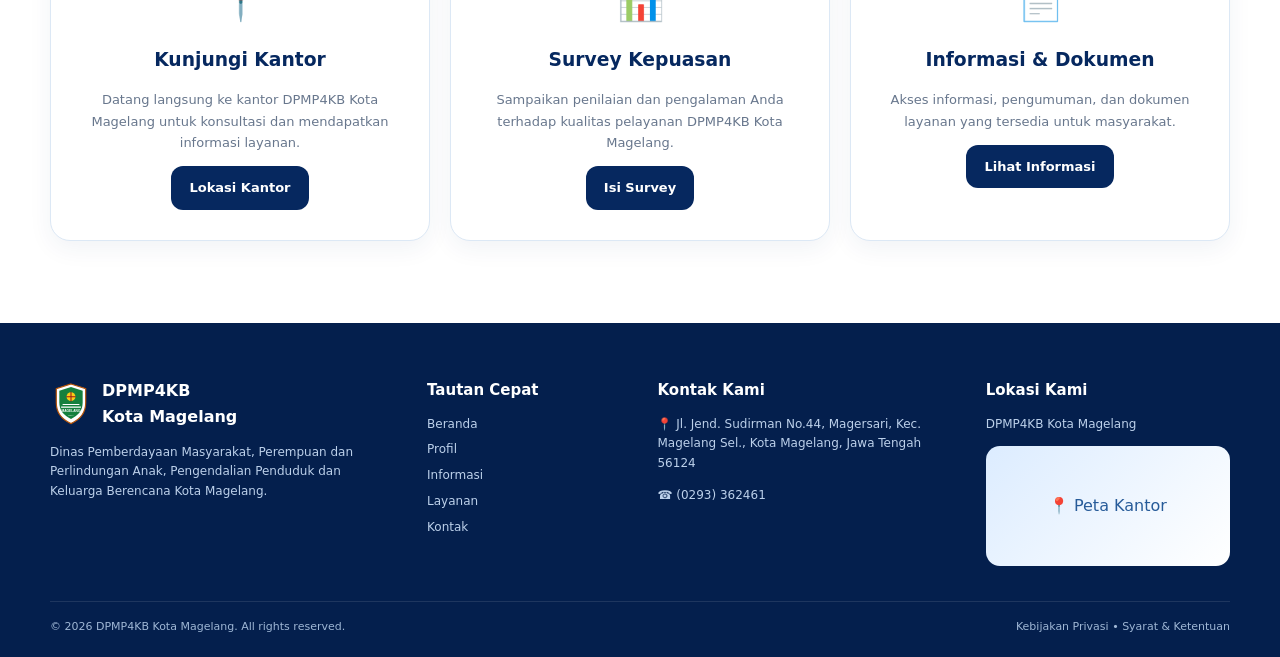
==== commit 3da1cc8b: "Deploy website from private source" ====
--- a/index.html
+++ b/index.html
@@ -1,78 +1,306 @@
 <!doctype html>
 <html lang="id">
 <head>
-<meta charset="utf-8">
-<meta name="viewport" content="width=device-width,initial-scale=1">
-<meta name="description" content="Website resmi DPMP4KB Kota Magelang">
-<title>DPMP4KB Kota Magelang</title>
-<link rel="icon" href="assets/logo-kota-magelang.svg">
-<link rel="stylesheet" href="style.css">
+  <meta charset="utf-8">
+  <meta name="viewport" content="width=device-width, initial-scale=1">
+  <meta name="description" content="Website resmi DPMP4KB Kota Magelang">
+  <meta name="theme-color" content="#063b8f">
+  <title>DPMP4KB Kota Magelang</title>
+  <style>
+    :root{
+      --navy:#06285f;--blue:#0a4aa6;--blue2:#1769d1;--sky:#eaf4ff;
+      --text:#10233f;--muted:#68778d;--white:#fff;--line:#dce8f5;
+      --shadow:0 16px 40px rgba(7,45,95,.12);--radius:22px;
+    }
+    *{box-sizing:border-box} html{scroll-behavior:smooth}
+    body{margin:0;font-family:Inter,ui-sans-serif,system-ui,-apple-system,BlinkMacSystemFont,"Segoe UI",sans-serif;color:var(--text);background:#fff;line-height:1.65}
+    a{text-decoration:none;color:inherit} button{font:inherit}
+    .container{width:min(1180px,calc(100% - 36px));margin:auto}
+    .topbar{height:34px;background:#061e49;color:#dceaff;font-size:12px;display:flex;align-items:center}
+    .topbar .container{display:flex;justify-content:space-between;gap:20px}
+    .header{position:sticky;top:0;z-index:50;background:rgba(255,255,255,.9);backdrop-filter:blur(16px);border-bottom:1px solid rgba(210,225,243,.8)}
+    .nav{height:76px;display:flex;align-items:center;justify-content:space-between;gap:24px}
+    .brand{display:flex;align-items:center;gap:11px;font-weight:800;color:var(--navy);line-height:1.05}
+    .brand img{width:48px;height:48px;object-fit:contain}
+    .brand small{display:block;font-size:12px;color:#58708e;font-weight:600;margin-top:4px}
+    .menu{display:flex;align-items:center;gap:5px}
+    .menu a,.menu button{border:0;background:none;padding:10px 13px;border-radius:10px;color:#173761;font-size:14px;font-weight:650;cursor:pointer}
+    .menu a:hover,.menu button:hover{background:#edf5ff;color:var(--blue)}
+    .menu-group{position:relative}.dropdown{display:none;position:absolute;top:100%;left:0;min-width:190px;background:#fff;border:1px solid var(--line);box-shadow:var(--shadow);border-radius:14px;padding:8px}
+    .menu-group:hover .dropdown{display:block}.dropdown a{display:block}
+    .cta{background:linear-gradient(135deg,var(--navy),var(--blue));color:#fff!important;border-radius:12px!important;box-shadow:0 8px 20px rgba(10,74,166,.2)}
+    .hamb{display:none;border:1px solid var(--line);background:#fff;border-radius:12px;padding:10px 12px;color:var(--navy)}
+
+    .hero{position:relative;min-height:470px;overflow:hidden;background:#082e69}
+    .hero-slide{position:absolute;inset:0;background-size:cover;background-position:center;opacity:0;transform:scale(1.03);transition:opacity .8s ease,transform 6s ease}
+    .hero-slide.active{opacity:1;transform:scale(1)}
+    .hero-slide.s1{background-image:linear-gradient(90deg,rgba(2,25,67,.93),rgba(3,44,101,.55),rgba(3,44,101,.1)),url("assets/office-1.svg")}
+    .hero-slide.s2{background-image:linear-gradient(90deg,rgba(2,25,67,.93),rgba(3,44,101,.55),rgba(3,44,101,.1)),url("assets/office-2.svg")}
+    .hero-slide.s3{background-image:linear-gradient(90deg,rgba(2,25,67,.93),rgba(3,44,101,.55),rgba(3,44,101,.1)),url("assets/office-3.svg")}
+    .hero:after{content:"";position:absolute;inset:auto 0 0;height:120px;background:linear-gradient(transparent,rgba(255,255,255,.18));pointer-events:none}
+    .hero-content{position:relative;z-index:2;min-height:470px;display:flex;align-items:center;color:#fff}
+    .hero-copy{max-width:620px;padding:50px 0}
+    .eyebrow{display:inline-flex;padding:6px 12px;border:1px solid rgba(255,255,255,.4);border-radius:999px;font-size:12px;font-weight:750;letter-spacing:.08em;text-transform:uppercase;background:rgba(255,255,255,.08)}
+    h1{font-size:clamp(38px,6vw,68px);line-height:1.02;margin:18px 0 16px;letter-spacing:-.04em}
+    .hero-copy p{font-size:18px;max-width:590px;color:#eaf4ff;margin:0 0 26px}
+    .hero-actions{display:flex;gap:12px;flex-wrap:wrap}
+    .btn{display:inline-flex;align-items:center;justify-content:center;gap:8px;border:1px solid transparent;padding:12px 19px;border-radius:12px;font-weight:750;cursor:pointer}
+    .btn-primary{background:#fff;color:var(--navy)}.btn-outline{border-color:rgba(255,255,255,.55);color:#fff;background:rgba(255,255,255,.08)}
+    .slider-btn{position:absolute;z-index:4;top:50%;transform:translateY(-50%);width:44px;height:44px;border-radius:50%;border:1px solid rgba(255,255,255,.45);background:rgba(5,33,78,.35);color:#fff;cursor:pointer;font-size:22px}
+    .slider-btn.prev{left:24px}.slider-btn.next{right:24px}
+    .dots{position:absolute;z-index:5;bottom:24px;left:50%;transform:translateX(-50%);display:flex;gap:7px}
+    .dot{width:9px;height:9px;border-radius:50%;border:0;background:#fff8;cursor:pointer}.dot.active{width:28px;border-radius:99px;background:#fff}
+
+    .quick-wrap{position:relative;z-index:10;margin-top:-42px}
+    .quick{background:rgba(255,255,255,.97);border:1px solid #dce9f6;border-radius:22px;box-shadow:var(--shadow);display:grid;grid-template-columns:repeat(4,1fr);overflow:hidden}
+    .quick-item{padding:24px 24px;display:flex;gap:14px;align-items:flex-start;border-right:1px solid var(--line)}
+    .quick-item:last-child{border-right:0}.icon{width:43px;height:43px;flex:0 0 43px;border-radius:14px;background:#edf5ff;color:var(--blue);display:grid;place-items:center;font-size:20px}
+    .quick b{display:block;color:var(--navy);font-size:14px}.quick span{display:block;color:var(--muted);font-size:12px;line-height:1.5;margin-top:4px}
+
+    section{padding:82px 0}.section-head{display:flex;align-items:end;justify-content:space-between;gap:20px;margin-bottom:30px}
+    .kicker{color:var(--blue);font-weight:800;font-size:13px}.section-head h2{margin:4px 0 0;font-size:36px;line-height:1.15;letter-spacing:-.025em;color:var(--navy)}
+    .section-head p{max-width:620px;color:var(--muted);margin:7px 0 0}.link-btn{color:var(--blue);font-weight:750;font-size:14px}
+    .profile{display:grid;grid-template-columns:.9fr 1.5fr;gap:50px;align-items:center}
+    .profile p{color:var(--muted)}.pill{display:inline-flex;padding:7px 12px;border-radius:99px;background:#edf5ff;color:var(--blue);font-weight:800;font-size:12px}
+    .feature-grid{display:grid;grid-template-columns:repeat(3,1fr);gap:18px}
+    .feature{border:1px solid var(--line);border-radius:20px;overflow:hidden;background:#fff;box-shadow:0 8px 26px rgba(8,54,110,.07);transition:.25s}
+    .feature:hover,.article:hover,.service:hover{transform:translateY(-5px);box-shadow:var(--shadow)}
+    .feature-img{height:150px;background:linear-gradient(135deg,#0b4ca5,#65aef2);display:grid;place-items:center;color:#fff;font-size:34px}
+    .feature-body{padding:20px}.feature h3{margin:0;color:var(--navy);font-size:17px}.feature p{font-size:13px;color:var(--muted);margin:8px 0 0}
+    .news-section{background:linear-gradient(180deg,#f6faff,#fff)}
+    .articles{display:grid;grid-template-columns:repeat(4,1fr);gap:18px}
+    .article{background:#fff;border:1px solid var(--line);border-radius:18px;overflow:hidden;box-shadow:0 8px 25px rgba(8,54,110,.06);transition:.25s}
+    .article-img{height:170px;background:linear-gradient(135deg,#0c4ca5,#9bcaff);display:grid;place-items:center;color:#fff;font-size:34px}
+    .article-body{padding:17px}.tag{display:inline-block;padding:4px 8px;border-radius:7px;background:#eaf3ff;color:var(--blue);font-size:11px;font-weight:800}.article h3{font-size:16px;line-height:1.35;margin:10px 0 7px;color:var(--navy)}.article p{font-size:12px;color:var(--muted);margin:0}.read{display:inline-block;margin-top:12px;color:var(--blue);font-size:12px;font-weight:800}
+    .survey{position:relative;overflow:hidden}.survey:before{content:"";position:absolute;width:500px;height:200px;border:1px solid #cfe2fa;border-radius:50%;right:-130px;top:30px;transform:rotate(-12deg);opacity:.65}
+    .survey-grid{display:grid;grid-template-columns:repeat(2,minmax(0,430px));justify-content:center;gap:18px}
+    .score{position:relative;background:linear-gradient(135deg,#052a68,#0b55b9);color:#fff;border-radius:20px;padding:30px;text-align:center;box-shadow:0 14px 32px rgba(6,45,100,.2)}.score strong{display:block;font-size:44px;line-height:1}.score span{display:block;margin-top:10px;color:#d9eaff;font-size:13px}
+    .services{display:grid;grid-template-columns:repeat(3,1fr);gap:20px}.service{background:#fff;border:1px solid var(--line);border-radius:20px;padding:30px;text-align:center;box-shadow:0 8px 25px rgba(8,54,110,.06);transition:.25s}.service .bigicon{font-size:38px;color:var(--blue)}.service h3{margin:13px 0 5px;color:var(--navy)}.service p{font-size:13px;color:var(--muted);min-height:42px}.service .btn{background:var(--navy);color:#fff;padding:10px 17px;font-size:13px}
+    .footer{background:#041f4d;color:#d8e7fa;padding:55px 0 20px}.footer-grid{display:grid;grid-template-columns:1.4fr .8fr 1.2fr 1fr;gap:35px}.footer h3{color:#fff;font-size:15px;margin:0 0 12px}.footer p,.footer a{font-size:12px;color:#bcd0ea}.footer a{display:block;margin:6px 0}.footer-brand{display:flex;gap:10px;align-items:center;color:#fff;font-weight:800}.footer-brand img{width:42px;height:42px}.copyright{border-top:1px solid rgba(255,255,255,.1);margin-top:35px;padding-top:16px;display:flex;justify-content:space-between;font-size:11px;color:#9fb7d5}
+
+    /* MENU DINAMIS: cukup tambah/hapus item di array NAV_ITEMS pada script */
+    @media(max-width:1000px){.menu{display:none}.hamb{display:block}.quick{grid-template-columns:repeat(2,1fr)}.quick-item:nth-child(2){border-right:0}.quick-item{border-bottom:1px solid var(--line)}.profile{grid-template-columns:1fr}.articles{grid-template-columns:repeat(2,1fr)}.footer-grid{grid-template-columns:repeat(2,1fr)}}
+    @media(max-width:700px){.topbar{display:none}.nav{height:68px}.brand img{width:40px;height:40px}.brand{font-size:14px}.brand small{font-size:10px}.hero,.hero-content{min-height:520px}.hero-copy{padding:55px 0}.hero-copy p{font-size:15px}.slider-btn{display:none}.quick-wrap{margin-top:-25px}.quick{grid-template-columns:1fr}.quick-item{border-right:0!important}.feature-grid,.articles,.services,.survey-grid{grid-template-columns:1fr}.section-head{display:block}.section-head h2{font-size:30px}.section-head .link-btn{display:inline-block;margin-top:14px}.profile{gap:25px}.footer-grid{grid-template-columns:1fr}.copyright{display:block}.copyright span{display:block;margin-top:6px}}
+    @media(prefers-reduced-motion:reduce){html{scroll-behavior:auto}.hero-slide{transition:none}.feature,.article,.service{transition:none}}
+  </style>
 </head>
 <body>
-<div class="topline"><div class="wrap topinner"><span>Pemerintah Kota Magelang</span><span>Pelayanan publik • informasi • pemberdayaan</span></div></div>
-
-<header class="site-header" id="header">
-<div class="wrap nav">
-<a class="brand" href="./">
-<img src="assets/logo-kota-magelang.svg" alt="Logo Kota Magelang">
-<span><strong>DPMP4KB</strong><small>Kota Magelang</small></span>
-</a>
-<button class="nav-toggle" id="navToggle" aria-label="Buka menu">☰</button>
-<nav id="navMenu">
-<a href="#beranda">Beranda</a><a href="#tentang">Profil</a><a href="#berita">Berita</a><a href="#galeri">Galeri</a><a href="#kontak">Kontak</a>
-<a class="admin-link" href="admin.html">Admin</a>
-</nav>
-</div>
-</header>
-
-<main id="beranda">
-<section class="hero">
-<div class="hero-slider" id="heroSlider">
-<div class="slide active"><img src="assets/office-1.svg" alt="Kantor DPMP4KB"><div class="slide-copy"><span>DPMP4KB Kota Magelang</span><h1>Bersama membangun keluarga, perempuan, anak, dan masyarakat yang berdaya.</h1><p>Informasi resmi, program, kegiatan, dan layanan DPMP4KB Kota Magelang.</p><a class="btn light" href="#berita">Lihat berita</a></div></div>
-<div class="slide"><img src="assets/office-2.svg" alt="Kegiatan DPMP4KB"><div class="slide-copy"><span>Pelayanan dan pemberdayaan</span><h2>Informasi yang mudah diakses masyarakat.</h2><p>Temukan berita, kegiatan, dokumentasi, dan informasi layanan dalam satu tempat.</p><a class="btn light" href="#galeri">Lihat galeri</a></div></div>
-<div class="slide"><img src="assets/office-3.svg" alt="DPMP4KB Kota Magelang"><div class="slide-copy"><span>Kota Magelang</span><h2>Informasi publik yang modern dan responsif.</h2><p>Website ini dirancang agar nyaman dibuka dari ponsel maupun komputer.</p><a class="btn light" href="#tentang">Tentang kami</a></div></div>
-<button class="slider-btn prev" id="prev">‹</button><button class="slider-btn next" id="next">›</button>
-<div class="dots" id="dots"></div>
-</div>
-</section>
-
-<section class="quick wrap">
-<div><b>DPMP4KB</b><span>Dinas Pemberdayaan Masyarakat, Perempuan dan Perlindungan Anak, Pengendalian Penduduk dan Keluarga Berencana</span></div>
-<a href="tel:0293362461">☎ (0293) 362461</a>
-</section>
-
-<section class="section wrap" id="tentang">
-<div class="section-title"><span>Profil singkat</span><h2>Melayani Kota Magelang dengan kolaborasi.</h2></div>
-<div class="profile-grid">
-<div class="profile-card"><div class="icon">✦</div><h3>Pemberdayaan masyarakat</h3><p>Mendorong partisipasi masyarakat dan penguatan kelembagaan agar pembangunan semakin inklusif.</p></div>
-<div class="profile-card"><div class="icon">♡</div><h3>Perempuan & anak</h3><p>Mendukung lingkungan yang aman, setara, ramah anak, dan memberikan ruang tumbuh yang baik.</p></div>
-<div class="profile-card"><div class="icon">⌂</div><h3>Kependudukan & keluarga</h3><p>Mendukung pengendalian penduduk, ketahanan keluarga, dan program keluarga berencana.</p></div>
-</div>
-</section>
-
-<section class="section soft" id="berita">
-<div class="wrap"><div class="section-title"><span>Informasi terbaru</span><h2>Berita & artikel</h2><p>Publikasi terbaru DPMP4KB Kota Magelang.</p></div>
-<div class="toolbar"><input id="search" placeholder="Cari artikel…"><select id="category"><option value="">Semua kategori</option></select></div>
-<div id="articles" class="cards"></div>
-<div id="empty" class="empty hidden">Belum ada artikel yang cocok.</div>
-</div></section>
-
-<section class="section wrap" id="galeri">
-<div class="section-title"><span>Dokumentasi</span><h2>Galeri kegiatan</h2><p>Dokumentasi foto akan otomatis muncul dari artikel yang memiliki gambar.</p></div>
-<div id="gallery" class="gallery"></div>
-</section>
-
-<section class="contact-section" id="kontak">
-<div class="wrap contact">
-<div><span class="eyebrow">Kontak resmi</span><h2>DPMP4KB Kota Magelang</h2><p>Jl. Jend. Sudirman No.44, Magersari, Kec. Magelang Sel., Kota Magelang, Jawa Tengah 56124</p></div>
-<div class="contact-box"><a href="tel:0293362461">(0293) 362461</a><span>Jam layanan mengikuti ketentuan instansi.</span></div>
-</div>
-</section>
-</main>
-
-<footer><div class="wrap footer"><div><strong>DPMP4KB Kota Magelang</strong><p>Pemerintah Kota Magelang</p></div><p>© <span id="year"></span> DPMP4KB Kota Magelang</p></div></footer>
-
-<dialog id="articleDialog"><button class="dialog-close" id="dialogClose">×</button><article id="articleDetail"></article></dialog>
-<script src="articles.js"></script><script src="script.js"></script>
+  <div class="topbar"><div class="container"><span>Website Resmi DPMP4KB Kota Magelang</span><span>Informasi • Pelayanan • Pengaduan</span></div></div>
+
+  <header class="header">
+    <div class="container nav">
+      <a class="brand" href="#beranda" aria-label="DPMP4KB Kota Magelang">
+        <img src="assets/logo-kota-magelang.svg" alt="Logo Kota Magelang" onerror="this.style.display='none'">
+        <span>DPMP4KB<br><small>Kota Magelang</small></span>
+      </a>
+      <nav class="menu" id="desktopMenu"></nav>
+      <button class="hamb" id="hamb" aria-label="Buka menu">☰</button>
+    </div>
+    <div id="mobileMenu" style="display:none;background:#fff;border-top:1px solid var(--line);padding:10px 18px;"></div>
+  </header>
+
+  <main>
+    <section class="hero" id="beranda" aria-label="Slider utama">
+      <div class="hero-slide s1 active"></div><div class="hero-slide s2"></div><div class="hero-slide s3"></div>
+      <div class="container hero-content">
+        <div class="hero-copy">
+          <span class="eyebrow">DPMP4KB Kota Magelang</span>
+          <h1>Bersama Membangun<br>Magelang yang Berdaya</h1>
+          <p>Dinas Pemberdayaan Masyarakat, Perempuan dan Perlindungan Anak, Pengendalian Penduduk dan Keluarga Berencana Kota Magelang.</p>
+          <div class="hero-actions"><a class="btn btn-primary" href="#profil">Selengkapnya →</a><a class="btn btn-outline" href="#berita">Berita terbaru</a></div>
+        </div>
+      </div>
+      <button class="slider-btn prev" id="prev" aria-label="Slide sebelumnya">‹</button><button class="slider-btn next" id="next" aria-label="Slide berikutnya">›</button>
+      <div class="dots" id="dots"></div>
+    </section>
+
+    <div class="container quick-wrap">
+      <div class="quick">
+        <div class="quick-item"><div class="icon">🏛</div><div><b>Kolaboratif</b><span>Bersama masyarakat mewujudkan keluarga berkualitas.</span></div></div>
+        <div class="quick-item"><div class="icon">👥</div><div><b>Profesional</b><span>Pelayanan terbaik dengan integritas dan dedikasi tinggi.</span></div></div>
+        <div class="quick-item"><div class="icon">✓</div><div><b>Inovatif</b><span>Terus berinovasi untuk layanan yang lebih baik.</span></div></div>
+        <div class="quick-item"><div class="icon">☎</div><div><b>Hubungi Kami</b><span>(0293) 362461<br>Jl. Jend. Sudirman No.44</span></div></div>
+      </div>
+    </div>
+
+    <section id="profil">
+      <div class="container profile">
+        <div>
+          <span class="pill">Profil Singkat</span>
+          <h2 style="font-size:36px;line-height:1.15;color:var(--navy);margin:12px 0">DPMP4KB Kota Magelang</h2>
+          <p>Dinas Pemberdayaan Masyarakat, Perempuan, Perlindungan Anak, Pengendalian Penduduk dan Keluarga Berencana Kota Magelang berkomitmen mewujudkan masyarakat yang sejahtera, adil, dan berdaya saing melalui program pemberdayaan dan pelayanan publik yang berkualitas.</p>
+          <a class="btn" style="border:1px solid #9bbce5;color:var(--blue);margin-top:10px" href="#layanan">Tentang Kami →</a>
+        </div>
+        <div class="feature-grid">
+          <article class="feature"><div class="feature-img">👥</div><div class="feature-body"><h3>Pemberdayaan Masyarakat</h3><p>Mendorong kemandirian masyarakat melalui berbagai program pemberdayaan.</p></div></article>
+          <article class="feature"><div class="feature-img">♥</div><div class="feature-body"><h3>Perempuan & Anak</h3><p>Perlindungan dan pemenuhan hak perempuan serta anak menjadi prioritas kami.</p></div></article>
+          <article class="feature"><div class="feature-img">♟</div><div class="feature-body"><h3>Kependudukan & KB</h3><p>Pengendalian penduduk dan keluarga berencana untuk masa depan yang lebih baik.</p></div></article>
+        </div>
+      </div>
+    </section>
+
+    <section class="news-section" id="berita">
+      <div class="container">
+        <div class="section-head"><div><span class="kicker">Informasi Terbaru</span><h2>Berita & Artikel</h2><p>Informasi kegiatan dan kabar terbaru DPMP4KB Kota Magelang.</p></div><a class="link-btn" href="#berita">Lihat Semua Berita →</a></div>
+        <div class="articles" id="articles"></div>
+      </div>
+    </section>
+
+    <section class="survey">
+      <div class="container">
+        <div class="section-head" style="justify-content:center;text-align:center"><div><span class="kicker">Transparansi Pelayanan</span><h2>Survey Kepuasan Masyarakat</h2></div></div>
+        <div class="survey-grid">
+          <div class="score"><strong>93,30</strong><span>Nilai Survey Kepuasan Masyarakat<br>Bulan April - Juni 2026</span></div>
+          <div class="score"><strong>A</strong><span>Kategori Nilai Survey Kepuasan Masyarakat</span></div>
+        </div>
+      </div>
+    </section>
+
+    <section id="layanan" style="padding-top:20px">
+      <div class="container">
+        <div class="section-head" style="justify-content:center;text-align:center"><div><span class="kicker">Layanan Publik</span><h2>Pengaduan Masyarakat</h2><p>Sampaikan aspirasi, keluhan, kritik, dan saran Anda.</p></div></div>
+        <div class="services" id="serviceCards"></div>
+      </div>
+    </section>
+  </main>
+
+  <footer class="footer" id="kontak">
+    <div class="container">
+      <div class="footer-grid">
+        <div><div class="footer-brand"><img src="assets/logo-kota-magelang.svg" alt=""><span>DPMP4KB<br>Kota Magelang</span></div><p>Dinas Pemberdayaan Masyarakat, Perempuan dan Perlindungan Anak, Pengendalian Penduduk dan Keluarga Berencana Kota Magelang.</p></div>
+        <div><h3>Tautan Cepat</h3><a href="#beranda">Beranda</a><a href="#profil">Profil</a><a href="#berita">Informasi</a><a href="#layanan">Layanan</a><a href="#kontak">Kontak</a></div>
+        <div><h3>Kontak Kami</h3><p>📍 Jl. Jend. Sudirman No.44, Magersari, Kec. Magelang Sel., Kota Magelang, Jawa Tengah 56124</p><p>☎ (0293) 362461</p></div>
+        <div><h3>Lokasi Kami</h3><p>DPMP4KB Kota Magelang</p><div style="height:120px;border-radius:14px;background:linear-gradient(135deg,#dcecff,#fff);display:grid;place-items:center;color:#275b99">📍 Peta Kantor</div></div>
+      </div>
+      <div class="copyright"><span>© 2026 DPMP4KB Kota Magelang. All rights reserved.</span><span>Kebijakan Privasi • Syarat & Ketentuan</span></div>
+    </div>
+  </footer>
+
+  <script src="articles.js"></script>
+  <script>
+    /* ==========================================================
+       MUDAH DIUBAH:
+       Tambah/hapus menu di NAV_ITEMS.
+       Tambah/hapus kartu layanan di SERVICES.
+       Tambah/hapus berita di ARTICLES.
+       ========================================================== */
+    const NAV_ITEMS = [
+      {label:"Beranda", href:"#beranda"},
+      {label:"Profil", href:"#profil", children:[
+        {label:"Profil Singkat", href:"#profil"},
+        {label:"Tentang Kami", href:"#profil"}
+      ]},
+      {label:"Informasi", href:"#berita", children:[
+        {label:"Berita & Artikel", href:"#berita"},
+        {label:"Pengumuman", href:"#berita"}
+      ]},
+      {label:"Galeri", href:"#berita"},
+      {label:"Layanan", href:"#layanan", children:[
+        {label:"Pengaduan Masyarakat", href:"#layanan"},
+        {label:"Survey Kepuasan", href:"#layanan"}
+      ]},
+      {label:"Kontak", href:"#kontak"},
+      {label:"Pengaduan", href:"#layanan", cta:true}
+    ];
+
+    const SERVICES = [
+      {icon:"📣", title:"Monggo Lapor", text:"Kanal aspirasi dan pengaduan berupa keluhan, kritik, dan saran kepada Pemerintah Kota Magelang.", button:"Buat Pengaduan", url:"#kontak"},
+      {icon:"🏛️", title:"Booking Gedung Wanita", text:"Layanan informasi dan pemesanan Gedung Wanita Kota Magelang untuk kegiatan masyarakat dan instansi.", button:"Booking Gedung", url:"#kontak"},
+      {icon:"💬", title:"SP4N LAPOR", text:"Layanan Aspirasi dan Pengaduan Online Rakyat untuk menyampaikan laporan kepada pemerintah.", button:"Buat Pengaduan", url:"#kontak"},
+      {icon:"📍", title:"Kunjungi Kantor", text:"Datang langsung ke kantor DPMP4KB Kota Magelang untuk konsultasi dan mendapatkan informasi layanan.", button:"Lokasi Kantor", url:"#kontak"},
+      {icon:"📊", title:"Survey Kepuasan", text:"Sampaikan penilaian dan pengalaman Anda terhadap kualitas pelayanan DPMP4KB Kota Magelang.", button:"Isi Survey", url:"#kontak"},
+      {icon:"📄", title:"Informasi & Dokumen", text:"Akses informasi, pengumuman, dan dokumen layanan yang tersedia untuk masyarakat.", button:"Lihat Informasi", url:"#berita"}
+    ];
+
+    /* ARTIKEL:
+       Data artikel utama berasal dari articles.js yang diterbitkan oleh Admin.
+       Admin -> Supabase -> Edge Function -> dpmp4kb-testing/articles.js.
+       Fallback hanya dipakai jika articles.js belum tersedia atau kosong. */
+    const FALLBACK_ARTICLES = [
+      {tag:"Kegiatan",date:"19 Mei 2026",title:"DPMP4KB Gelar Pelatihan Pemberdayaan Masyarakat",text:"Informasi kegiatan dan program pemberdayaan masyarakat Kota Magelang.",icon:"👥"},
+      {tag:"Pengumuman",date:"17 Mei 2026",title:"Pengumuman Hasil Seleksi Program KB 2026",text:"Informasi dan pengumuman terbaru untuk masyarakat Kota Magelang.",icon:"📢"},
+      {tag:"Berita",date:"15 Mei 2026",title:"Sosialisasi Perlindungan Anak di Sekolah Dasar",text:"Upaya menciptakan lingkungan sekolah yang aman dan nyaman.",icon:"🧒"},
+      {tag:"Kegiatan",date:"12 Mei 2026",title:"DPMP4KB Hadiri Rapat Koordinasi Nasional",text:"Penguatan program pemberdayaan masyarakat dan keluarga.",icon:"🤝"}
+    ];
+
+    function escapeHTML(value){
+      return String(value ?? "").replace(/[&<>"']/g, ch => ({"&":"&amp;","<":"&lt;",">":"&gt;",'"':"&quot;", "'":"&#39;"}[ch]));
+    }
+    function safeHref(value){
+      const v=String(value||"").trim();
+      if(v.startsWith("#")) return v;
+      try{
+        const u=new URL(v, location.href);
+        return ["https:","http:"].includes(u.protocol) ? u.href : "#";
+      }catch(e){ return "#"; }
+    }
+
+    const desktopMenu=document.getElementById("desktopMenu");
+    const mobileMenu=document.getElementById("mobileMenu");
+    NAV_ITEMS.forEach(item=>{
+      if(item.children){
+        const group=document.createElement("div"); group.className="menu-group";
+        const btn=document.createElement("button"); btn.textContent=item.label+"⌄";
+        const drop=document.createElement("div"); drop.className="dropdown";
+        item.children.forEach(c=>{const a=document.createElement("a");a.href=c.href;a.textContent=c.label;drop.appendChild(a)});
+        group.append(btn,drop);desktopMenu.appendChild(group);
+      }else{
+        const a=document.createElement("a");a.href=item.href;a.textContent=item.label;if(item.cta)a.className="cta";desktopMenu.appendChild(a);
+      }
+    });
+    NAV_ITEMS.forEach(item=>{
+      const a=document.createElement("a");a.href=item.href;a.textContent=item.label;
+      a.style.cssText="display:block;padding:11px 8px;border-radius:10px;font-weight:700;color:#173761";
+      mobileMenu.appendChild(a);
+    });
+    const hamb=document.getElementById("hamb");
+    hamb.addEventListener("click",()=>mobileMenu.style.display=mobileMenu.style.display==="none"?"block":"none");
+    document.querySelectorAll("#mobileMenu a").forEach(a=>a.addEventListener("click",()=>mobileMenu.style.display="none"));
+
+    const services=document.getElementById("serviceCards");
+    SERVICES.forEach(s=>{
+      services.insertAdjacentHTML("beforeend",`<article class="service"><div class="bigicon">${s.icon}</div><h3>${escapeHTML(s.title)}</h3><p>${escapeHTML(s.text)}</p><a class="btn" href="${safeHref(s.url)}">${escapeHTML(s.button)}</a></article>`);
+    });
+    const articleContainer=document.getElementById("articles");
+
+    function safeImageUrl(value){
+      if(!value) return "";
+      try{
+        const u=new URL(String(value), location.href);
+        if(u.protocol !== "https:") return "";
+        if(u.hostname === "supabase.co" || u.hostname.endsWith(".supabase.co")) return u.href;
+      }catch(e){}
+      return "";
+    }
+
+    function renderArticles(list){
+      articleContainer.innerHTML="";
+      const items=Array.isArray(list) ? list : [];
+      if(!items.length){
+        articleContainer.innerHTML='<div style="grid-column:1/-1;text-align:center;color:#68778d;padding:25px">Belum ada artikel yang dipublish.</div>';
+        return;
+      }
+      items.forEach(a=>{
+        const title=String(a.title||"Tanpa judul");
+        const tag=String(a.category||a.tag||"Informasi");
+        const text=String(a.excerpt||a.text||"");
+        const date=String(a.date||"");
+        const image=safeImageUrl(a.image||a.image_url);
+        const icon=String(a.icon||"📰");
+        const imageHtml=image
+          ? `<div class="article-img" style="padding:0;overflow:hidden"><img src="${escapeHTML(image)}" alt="${escapeHTML(title)}" loading="lazy" style="width:100%;height:100%;object-fit:cover;display:block"></div>`
+          : `<div class="article-img">${escapeHTML(icon)}</div>`;
+        articleContainer.insertAdjacentHTML("beforeend",`<article class="article">${imageHtml}<div class="article-body"><span class="tag">${escapeHTML(tag)}</span><small style="display:block;color:#7a8aa0;margin-top:8px">${escapeHTML(date)}</small><h3>${escapeHTML(title)}</h3><p>${escapeHTML(text)}</p><a class="read" href="#berita">Baca selengkapnya →</a></div></article>`);
+      });
+    }
+
+    renderArticles(Array.isArray(window.articles) && window.articles.length ? window.articles : FALLBACK_ARTICLES);
+    const slides=[...document.querySelectorAll(".hero-slide")],dots=document.getElementById("dots");let current=0,timer;
+    slides.forEach((_,i)=>{const d=document.createElement("button");d.className="dot"+(i===0?" active":"");d.setAttribute("aria-label","Slide "+(i+1));d.onclick=()=>showSlide(i);dots.appendChild(d)});
+    function showSlide(i){current=(i+slides.length)%slides.length;slides.forEach((s,n)=>s.classList.toggle("active",n===current));[...dots.children].forEach((d,n)=>d.classList.toggle("active",n===current));}
+    function start(){clearInterval(timer);timer=setInterval(()=>showSlide(current+1),6500)}
+    document.getElementById("prev").onclick=()=>{showSlide(current-1);start()};
+    document.getElementById("next").onclick=()=>{showSlide(current+1);start()};start();
+  </script>
 </body>
-</html>
+</html>
